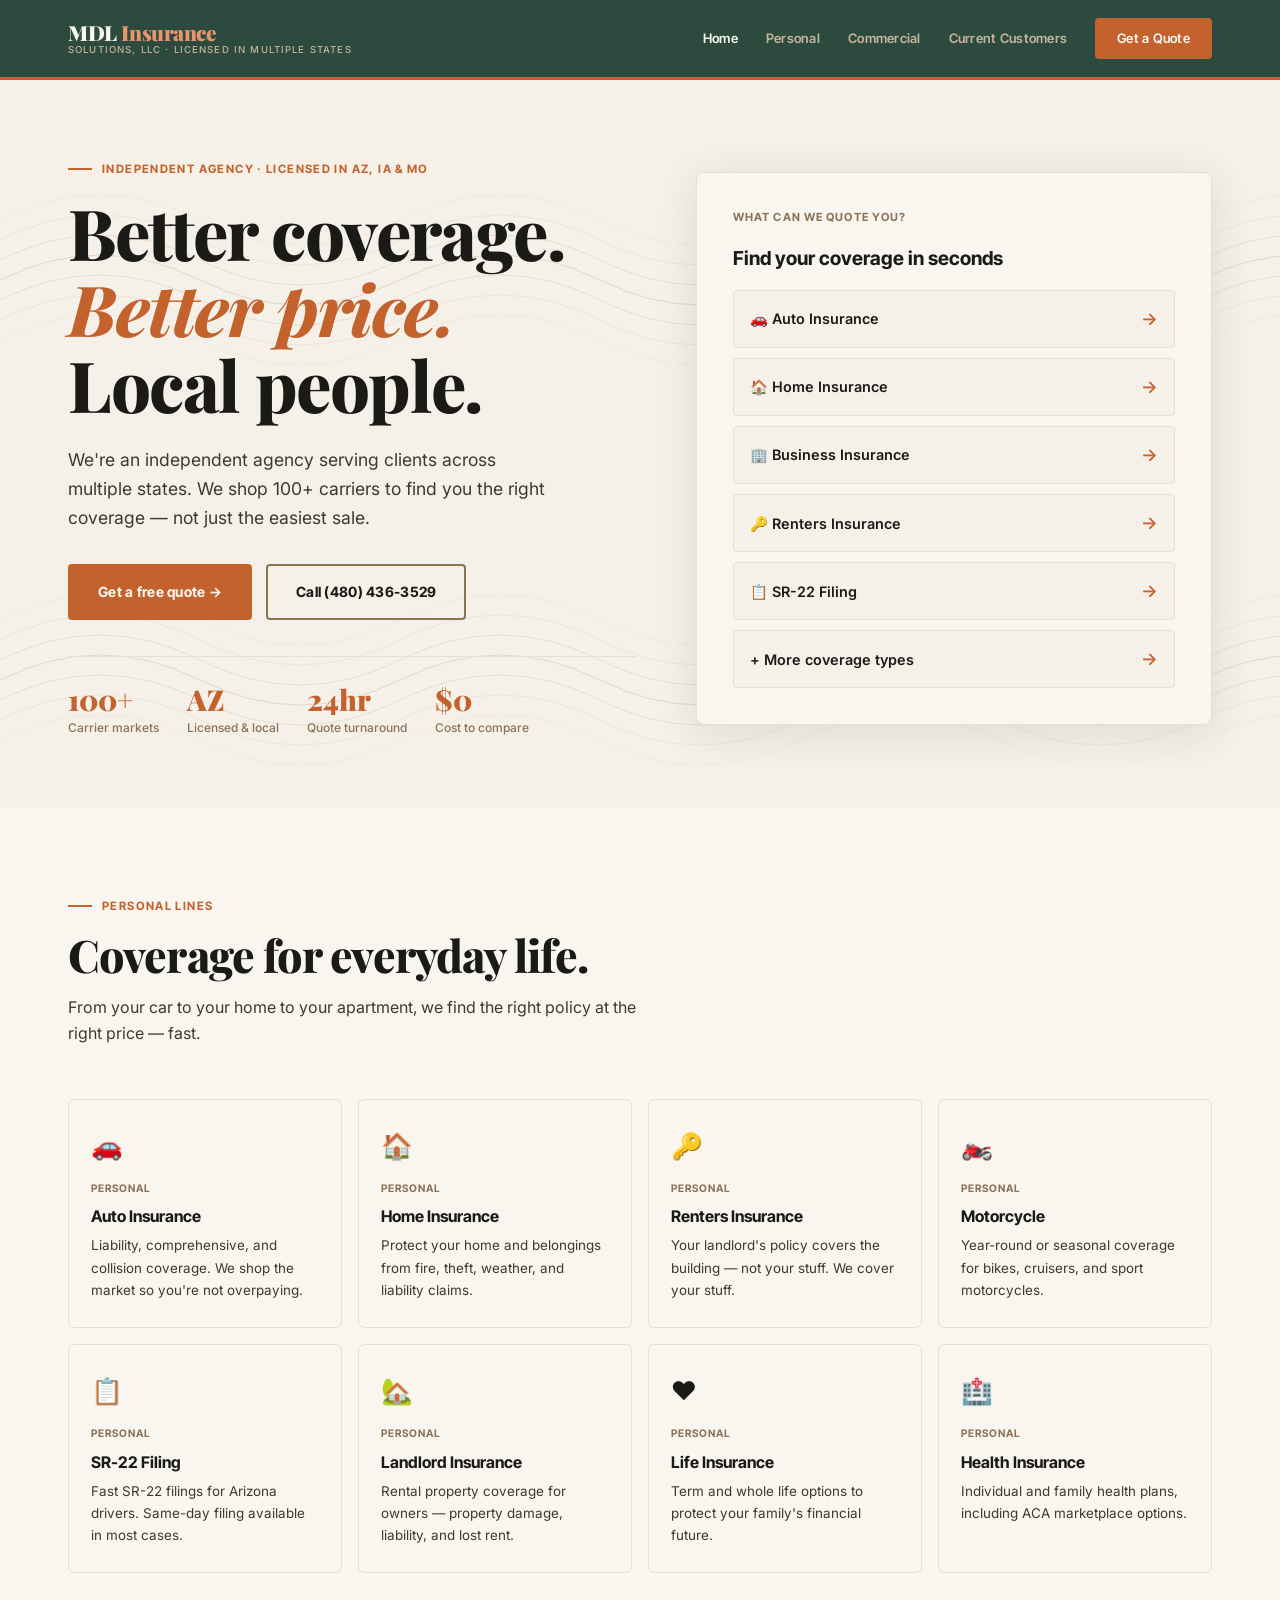
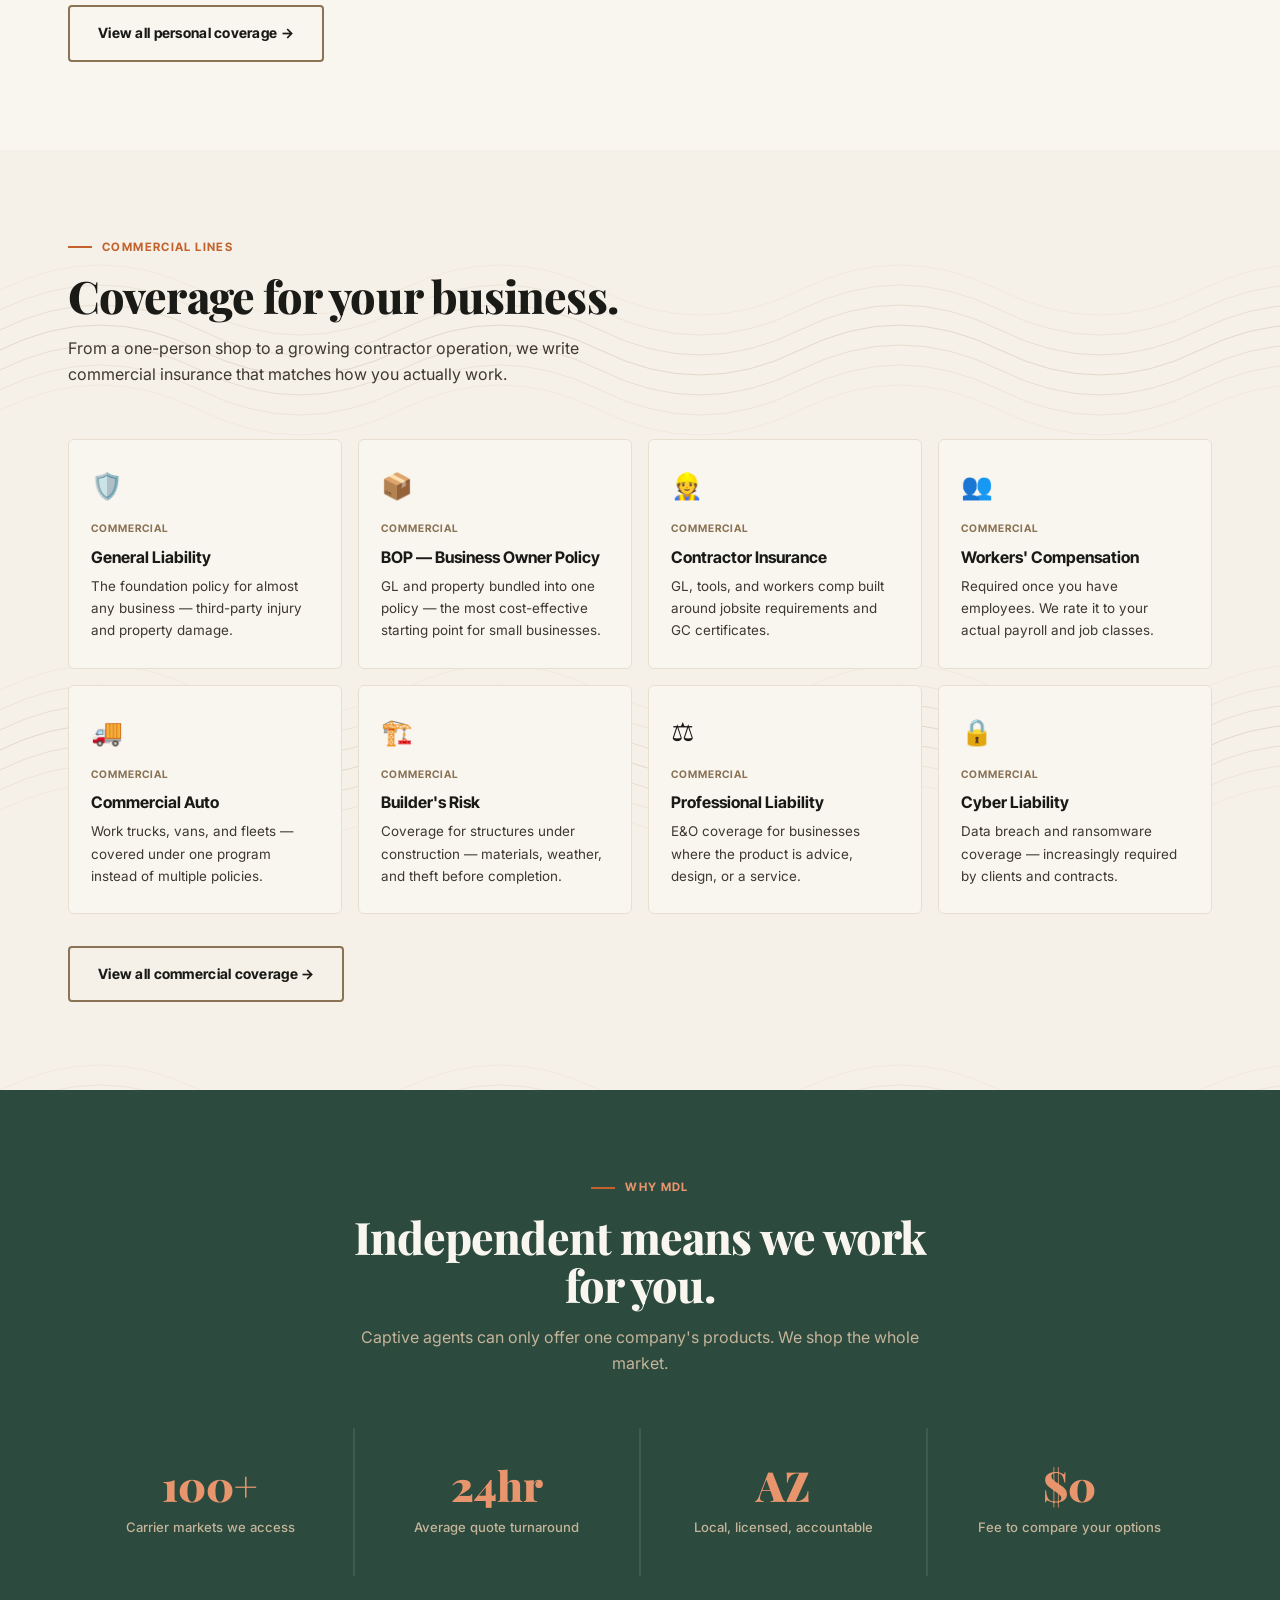
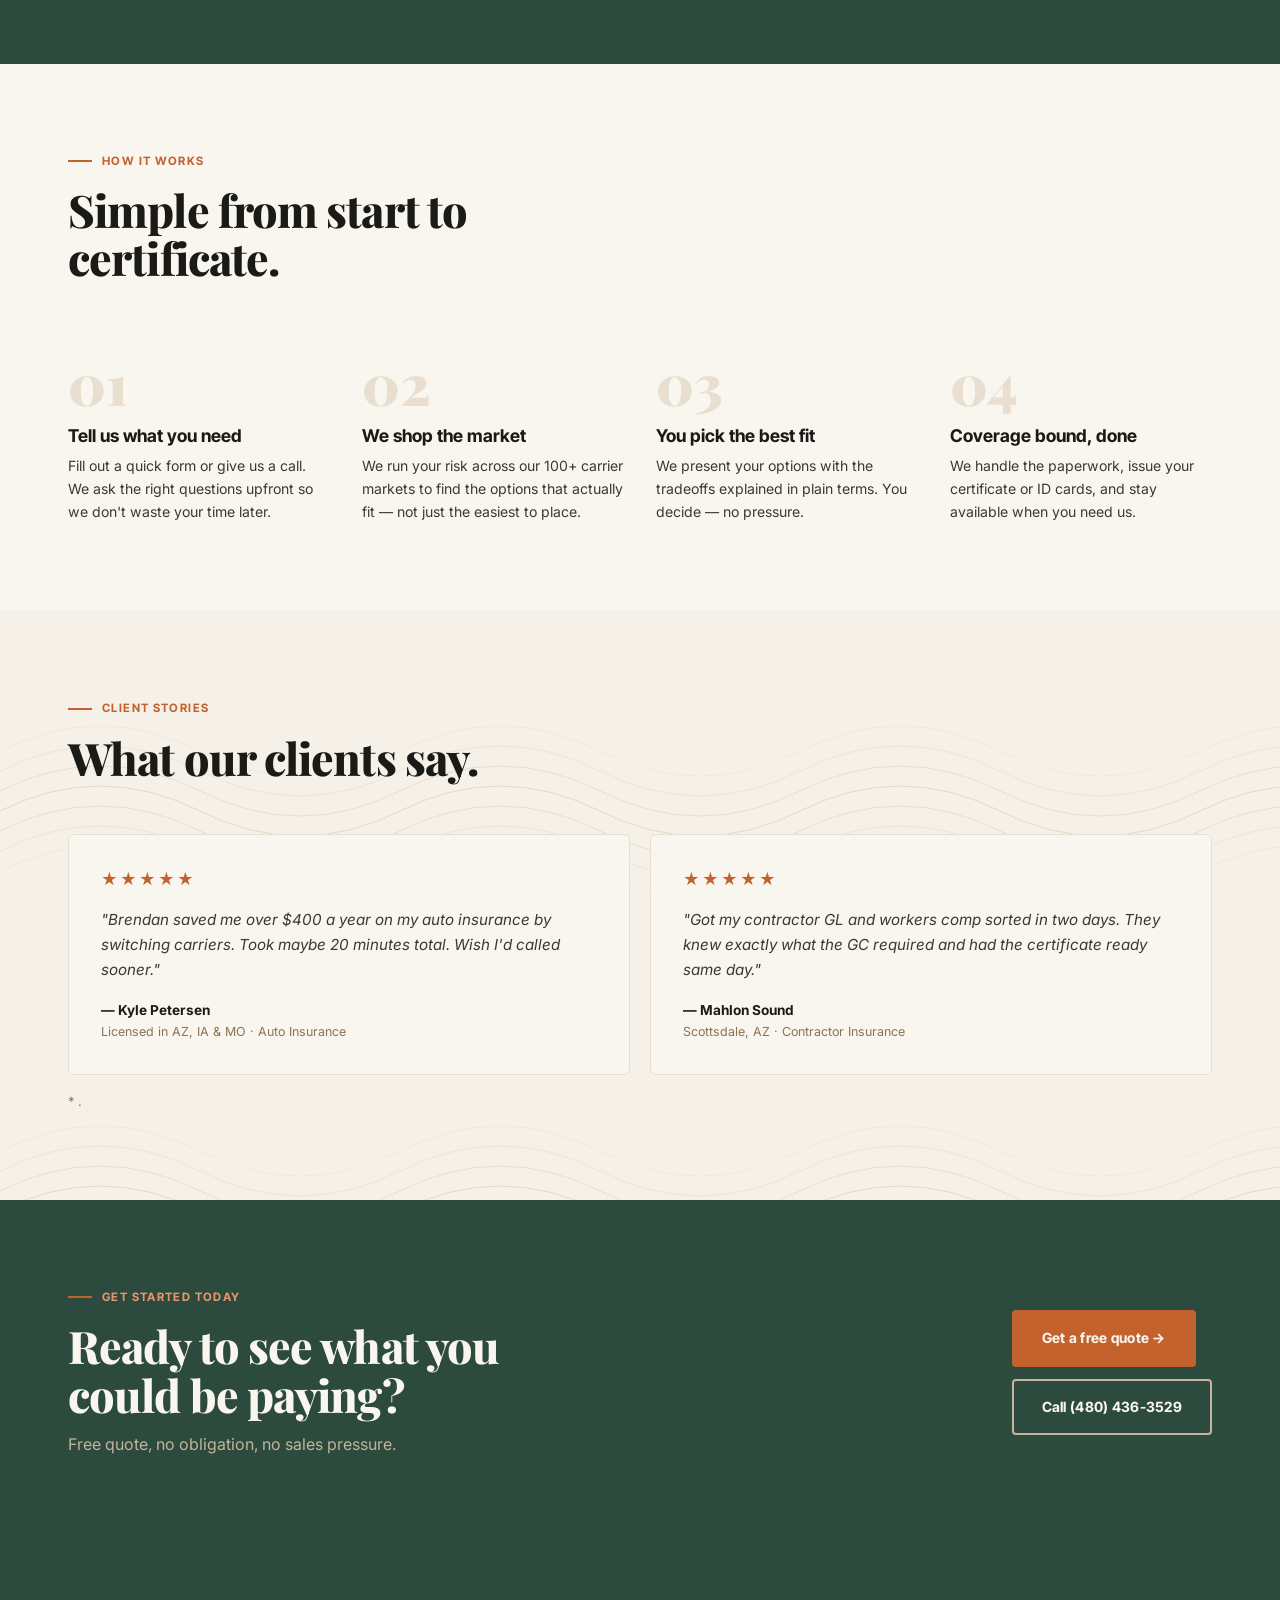
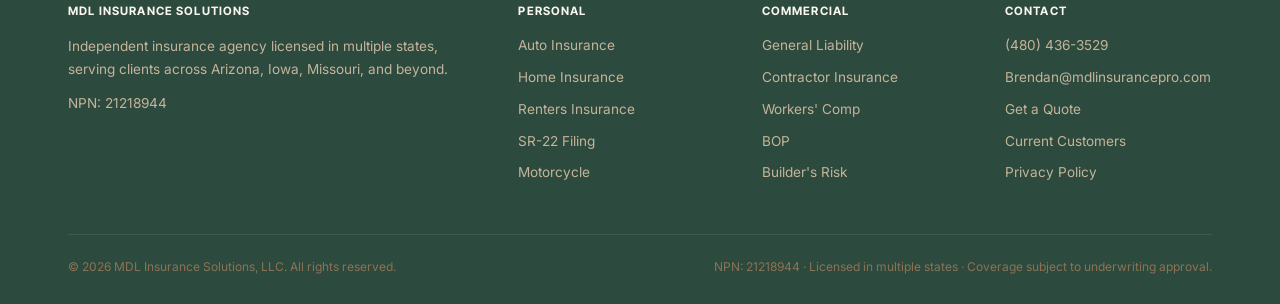
==== index.html @ fd169631 "Update index.html" ====
<!DOCTYPE html>
<html lang="en">
<head>
<meta charset="UTF-8">
<meta name="viewport" content="width=device-width, initial-scale=1.0">
<title>MDL Insurance Solutions — Home, Auto & Business Insurance in Licensed in AZ, IA &amp; MO</title>
<meta name="description" content="Independent insurance agency serving clients across multiple states. We shop 100+ carriers to find you the best coverage at the right price.">
<link rel="stylesheet" href="styles.css">
</head>
<body>

<header>
  <div class="header-inner">
    <a href="index.html" class="logo">
      MDL <span>Insurance</span>
      <small>Solutions, LLC · Licensed in Multiple States</small>
    </a>
    <nav>
      <a href="index.html" class="active">Home</a>
      <a href="personal.html">Personal</a>
      <a href="commercial.html">Commercial</a>
      <a href="customers.html">Current Customers</a>
      <a href="quote.html" class="nav-cta">Get a Quote</a>
    </nav>
    <button class="mobile-toggle" aria-label="Open menu" aria-expanded="false">≡</button>
  </div>
  <div class="mobile-nav" id="mobile-nav">
    <a href="index.html" class="active">Home</a>
    <a href="personal.html">Personal</a>
    <a href="commercial.html">Commercial</a>
    <a href="customers.html">Current Customers</a>
    <a href="quote.html" class="nav-cta">Get a Quote</a>
  </div>
</header>

<section class="hero topo-bg">
  <div class="wrap">
    <div class="hero-inner">
      <div>
        <div class="label">Independent Agency · Licensed in AZ, IA &amp; MO</div>
        <h1>Better coverage.<br><em>Better price.</em><br>Local people.</h1>
        <p>We're an independent agency serving clients across multiple states. We shop 100+ carriers to find you the right coverage — not just the easiest sale.</p>
        <div class="hero-actions">
          <a href="quote.html" class="btn btn-primary">Get a free quote →</a>
          <a href="tel:+14804363529" class="btn btn-ghost">Call (480) 436-3529</a>
        </div>
        <div class="hero-trust">
          <div class="trust-item">
            <span class="trust-num">100+</span>
            <span class="trust-label">Carrier markets</span>
          </div>
          <div class="trust-item">
            <span class="trust-num">AZ</span>
            <span class="trust-label">Licensed & local</span>
          </div>
          <div class="trust-item">
            <span class="trust-num">24hr</span>
            <span class="trust-label">Quote turnaround</span>
          </div>
          <div class="trust-item">
            <span class="trust-num">$0</span>
            <span class="trust-label">Cost to compare</span>
          </div>
        </div>
      </div>

      <div class="hero-card">
        <div class="hero-card-label">What can we quote you?</div>
        <h3>Find your coverage in seconds</h3>
        <div class="quick-links">
          <a href="quote.html?type=auto" class="quick-link">🚗 Auto Insurance <span>→</span></a>
          <a href="quote.html?type=home" class="quick-link">🏠 Home Insurance <span>→</span></a>
          <a href="quote.html?type=business" class="quick-link">🏢 Business Insurance <span>→</span></a>
          <a href="quote.html?type=renters" class="quick-link">🔑 Renters Insurance <span>→</span></a>
          <a href="quote.html?type=sr22" class="quick-link">📋 SR-22 Filing <span>→</span></a>
          <a href="quote.html" class="quick-link">+ More coverage types <span>→</span></a>
        </div>
      </div>
    </div>
  </div>
</section>

<section class="paper-bg">
  <div class="wrap">
    <div class="section-head">
      <div class="label">Personal Lines</div>
      <h2>Coverage for everyday life.</h2>
      <p>From your car to your home to your apartment, we find the right policy at the right price — fast.</p>
    </div>
    <div class="policy-grid">
      <div class="policy-card">
        <div class="policy-icon">🚗</div>
        <div class="policy-type">Personal</div>
        <h3>Auto Insurance</h3>
        <p>Liability, comprehensive, and collision coverage. We shop the market so you're not overpaying.</p>
      </div>
      <div class="policy-card">
        <div class="policy-icon">🏠</div>
        <div class="policy-type">Personal</div>
        <h3>Home Insurance</h3>
        <p>Protect your home and belongings from fire, theft, weather, and liability claims.</p>
      </div>
      <div class="policy-card">
        <div class="policy-icon">🔑</div>
        <div class="policy-type">Personal</div>
        <h3>Renters Insurance</h3>
        <p>Your landlord's policy covers the building — not your stuff. We cover your stuff.</p>
      </div>
      <div class="policy-card">
        <div class="policy-icon">🏍️</div>
        <div class="policy-type">Personal</div>
        <h3>Motorcycle</h3>
        <p>Year-round or seasonal coverage for bikes, cruisers, and sport motorcycles.</p>
      </div>
      <div class="policy-card">
        <div class="policy-icon">📋</div>
        <div class="policy-type">Personal</div>
        <h3>SR-22 Filing</h3>
        <p>Fast SR-22 filings for Arizona drivers. Same-day filing available in most cases.</p>
      </div>
      <div class="policy-card">
        <div class="policy-icon">🏡</div>
        <div class="policy-type">Personal</div>
        <h3>Landlord Insurance</h3>
        <p>Rental property coverage for owners — property damage, liability, and lost rent.</p>
      </div>
      <div class="policy-card">
        <div class="policy-icon">❤️</div>
        <div class="policy-type">Personal</div>
        <h3>Life Insurance</h3>
        <p>Term and whole life options to protect your family's financial future.</p>
      </div>
      <div class="policy-card">
        <div class="policy-icon">🏥</div>
        <div class="policy-type">Personal</div>
        <h3>Health Insurance</h3>
        <p>Individual and family health plans, including ACA marketplace options.</p>
      </div>
    </div>
    <div style="margin-top:32px;">
      <a href="personal.html" class="btn btn-ghost">View all personal coverage →</a>
    </div>
  </div>
</section>

<section class="topo-bg">
  <div class="wrap">
    <div class="section-head">
      <div class="label">Commercial Lines</div>
      <h2>Coverage for your business.</h2>
      <p>From a one-person shop to a growing contractor operation, we write commercial insurance that matches how you actually work.</p>
    </div>
    <div class="policy-grid">
      <div class="policy-card">
        <div class="policy-icon">🛡️</div>
        <div class="policy-type">Commercial</div>
        <h3>General Liability</h3>
        <p>The foundation policy for almost any business — third-party injury and property damage.</p>
      </div>
      <div class="policy-card">
        <div class="policy-icon">📦</div>
        <div class="policy-type">Commercial</div>
        <h3>BOP — Business Owner Policy</h3>
        <p>GL and property bundled into one policy — the most cost-effective starting point for small businesses.</p>
      </div>
      <div class="policy-card">
        <div class="policy-icon">👷</div>
        <div class="policy-type">Commercial</div>
        <h3>Contractor Insurance</h3>
        <p>GL, tools, and workers comp built around jobsite requirements and GC certificates.</p>
      </div>
      <div class="policy-card">
        <div class="policy-icon">👥</div>
        <div class="policy-type">Commercial</div>
        <h3>Workers' Compensation</h3>
        <p>Required once you have employees. We rate it to your actual payroll and job classes.</p>
      </div>
      <div class="policy-card">
        <div class="policy-icon">🚚</div>
        <div class="policy-type">Commercial</div>
        <h3>Commercial Auto</h3>
        <p>Work trucks, vans, and fleets — covered under one program instead of multiple policies.</p>
      </div>
      <div class="policy-card">
        <div class="policy-icon">🏗️</div>
        <div class="policy-type">Commercial</div>
        <h3>Builder's Risk</h3>
        <p>Coverage for structures under construction — materials, weather, and theft before completion.</p>
      </div>
      <div class="policy-card">
        <div class="policy-icon">⚖️</div>
        <div class="policy-type">Commercial</div>
        <h3>Professional Liability</h3>
        <p>E&O coverage for businesses where the product is advice, design, or a service.</p>
      </div>
      <div class="policy-card">
        <div class="policy-icon">🔒</div>
        <div class="policy-type">Commercial</div>
        <h3>Cyber Liability</h3>
        <p>Data breach and ransomware coverage — increasingly required by clients and contracts.</p>
      </div>
    </div>
    <div style="margin-top:32px;">
      <a href="commercial.html" class="btn btn-ghost">View all commercial coverage →</a>
    </div>
  </div>
</section>

<section class="sage-bg">
  <div class="wrap">
    <div class="section-head center" style="color:var(--paper);">
      <div class="label" style="color:var(--terracotta-light); justify-content:center;">Why MDL</div>
      <h2>Independent means we work for you.</h2>
      <p>Captive agents can only offer one company's products. We shop the whole market.</p>
    </div>
    <div class="stats-row">
      <div class="stat-cell">
        <span class="num">100+</span>
        <span class="lbl">Carrier markets we access</span>
      </div>
      <div class="stat-cell">
        <span class="num">24hr</span>
        <span class="lbl">Average quote turnaround</span>
      </div>
      <div class="stat-cell">
        <span class="num">AZ</span>
        <span class="lbl">Local, licensed, accountable</span>
      </div>
      <div class="stat-cell">
        <span class="num">$0</span>
        <span class="lbl">Fee to compare your options</span>
      </div>
    </div>
  </div>
</section>

<section class="paper-bg">
  <div class="wrap">
    <div class="section-head">
      <div class="label">How it works</div>
      <h2>Simple from start to certificate.</h2>
    </div>
    <div class="process-grid">
      <div class="process-step-card">
        <div class="step-num">01</div>
        <h3>Tell us what you need</h3>
        <p>Fill out a quick form or give us a call. We ask the right questions upfront so we don't waste your time later.</p>
      </div>
      <div class="process-step-card">
        <div class="step-num">02</div>
        <h3>We shop the market</h3>
        <p>We run your risk across our 100+ carrier markets to find the options that actually fit — not just the easiest to place.</p>
      </div>
      <div class="process-step-card">
        <div class="step-num">03</div>
        <h3>You pick the best fit</h3>
        <p>We present your options with the tradeoffs explained in plain terms. You decide — no pressure.</p>
      </div>
      <div class="process-step-card">
        <div class="step-num">04</div>
        <h3>Coverage bound, done</h3>
        <p>We handle the paperwork, issue your certificate or ID cards, and stay available when you need us.</p>
      </div>
    </div>
  </div>
</section>

<section class="topo-bg">
  <div class="wrap">
    <div class="section-head">
      <div class="label">Client stories</div>
      <h2>What our clients say.</h2>
    </div>
    <div class="testimonial-grid">
      <div class="testimonial">
        <div class="testimonial-stars">★★★★★</div>
        <p>"Brendan saved me over $400 a year on my auto insurance by switching carriers. Took maybe 20 minutes total. Wish I'd called sooner."</p>
        <div class="testimonial-author">— Kyle Petersen </div>
        <div class="testimonial-location">Licensed in AZ, IA &amp; MO · Auto Insurance</div>
      </div>
      <div class="testimonial">
        <div class="testimonial-stars">★★★★★</div>
        <p>"Got my contractor GL and workers comp sorted in two days. They knew exactly what the GC required and had the certificate ready same day."</p>
        <div class="testimonial-author">— Mahlon Sound </div>
        <div class="testimonial-location">Scottsdale, AZ · Contractor Insurance</div>
      </div>
    </div>
    <p style="font-size:0.8rem; color:var(--taupe); margin-top:16px;">* .</p>
  </div>
</section>

<section class="sage-bg" id="quote-cta">
  <div class="wrap">
    <div class="flex-between">
      <div>
        <div class="label" style="color:var(--terracotta-light);">Get started today</div>
        <h2 style="max-width:500px; color:var(--paper);">Ready to see what you could be paying?</h2>
        <p style="margin-top:12px;">Free quote, no obligation, no sales pressure.</p>
      </div>
      <div style="display:flex; flex-direction:column; gap:12px; align-items:flex-start;">
        <a href="quote.html" class="btn btn-primary">Get a free quote →</a>
        <a href="tel:+14804363529" class="btn btn-ghost-light">Call (480) 436-3529</a>
      </div>
    </div>
  </div>
</section>

<footer>
  <div class="wrap">
    <div class="footer-grid">
      <div class="footer-col">
        <h4>MDL Insurance Solutions</h4>
        <p>Independent insurance agency licensed in multiple states, serving clients across Arizona, Iowa, Missouri, and beyond.</p>
        <p style="margin-top:12px;">NPN: 21218944</p>
      </div>
      <div class="footer-col">
        <h4>Personal</h4>
        <a href="personal.html">Auto Insurance</a>
        <a href="personal.html">Home Insurance</a>
        <a href="personal.html">Renters Insurance</a>
        <a href="personal.html">SR-22 Filing</a>
        <a href="personal.html">Motorcycle</a>
      </div>
      <div class="footer-col">
        <h4>Commercial</h4>
        <a href="commercial.html">General Liability</a>
        <a href="commercial.html">Contractor Insurance</a>
        <a href="commercial.html">Workers' Comp</a>
        <a href="commercial.html">BOP</a>
        <a href="commercial.html">Builder's Risk</a>
      </div>
      <div class="footer-col">
        <h4>Contact</h4>
        <a href="tel:+14804363529">(480) 436-3529</a>
        <a href="mailto:Brendan@mdlinsurancepro.com">Brendan@mdlinsurancepro.com</a>
        <a href="quote.html">Get a Quote</a>
        <a href="customers.html">Current Customers</a>
        <a href="privacy.html">Privacy Policy</a>
      </div>
    </div>
    <div class="footer-bottom">
      <span>© 2026 MDL Insurance Solutions, LLC. All rights reserved.</span>
      <span>NPN: 21218944 · Licensed in multiple states · Coverage subject to underwriting approval.</span>
    </div>
  </div>
</footer>

<script>
(function() {
  var toggle = document.querySelector('.mobile-toggle');
  var menu = document.getElementById('mobile-nav');
  if (!toggle || !menu) return;
  toggle.addEventListener('click', function() {
    var isOpen = menu.classList.toggle('open');
    toggle.setAttribute('aria-expanded', isOpen ? 'true' : 'false');
    toggle.textContent = isOpen ? '×' : '≡';
  });
})();
</script>

</body>
</html>
---- styles.css ----
/* ============================================
   FOUNDATION — MDL INSURANCE SOLUTIONS
   Desert Modern: Adobe terracotta, saguaro sage,
   warm sandstone, Southwest topographic motifs.
   Humanist serif display + clean sans body.
   ============================================ */

@import url('https://fonts.googleapis.com/css2?family=Playfair+Display:wght@700;800;900&family=Inter:wght@400;500;600;700&family=Inter+Tight:wght@600;700&display=swap');

:root {
  /* Color tokens */
  --terracotta:       #C4622D;
  --terracotta-dark:  #A34E22;
  --terracotta-light: #E8956D;
  --sage:             #2D4A3E;
  --sage-soft:        #3D5C4F;
  --sage-pale:        #EBF0ED;
  --sand:             #F5F0E8;
  --sand-dark:        #E8DFD0;
  --taupe:            #8B7355;
  --taupe-light:      #C4B49A;
  --paper:            #F9F6F0;
  --ink:              #1A1A17;
  --ink-soft:         #3D3830;

  /* Type */
  --font-display: 'Playfair Display', Georgia, serif;
  --font-body: 'Inter', system-ui, sans-serif;
  --font-tight: 'Inter Tight', 'Inter', sans-serif;

  /* Layout */
  --maxw: 1200px;
  --radius: 4px;
}

* { margin: 0; padding: 0; box-sizing: border-box; }
html { scroll-behavior: smooth; }

body {
  font-family: var(--font-body);
  color: var(--ink);
  background: var(--sand);
  line-height: 1.6;
  -webkit-font-smoothing: antialiased;
}

a { color: inherit; text-decoration: none; }
img, svg { display: block; max-width: 100%; }

.wrap {
  max-width: var(--maxw);
  margin: 0 auto;
  padding: 0 28px;
}

h1, h2 {
  font-family: var(--font-display);
  font-weight: 800;
  line-height: 1.08;
  letter-spacing: -0.02em;
}
h3, h4 {
  font-family: var(--font-tight);
  font-weight: 700;
  line-height: 1.2;
}

h1 { font-size: clamp(2.6rem, 5.5vw, 4.8rem); }
h2 { font-size: clamp(1.9rem, 3.5vw, 3rem); }
h3 { font-size: 1.1rem; }

p { font-size: 1rem; color: var(--ink-soft); line-height: 1.65; }

.label {
  font-family: var(--font-tight);
  font-size: 0.72rem;
  font-weight: 700;
  letter-spacing: 0.12em;
  text-transform: uppercase;
  color: var(--terracotta);
  display: flex;
  align-items: center;
  gap: 10px;
  margin-bottom: 16px;
}
.label::before {
  content: '';
  width: 24px;
  height: 2px;
  background: var(--terracotta);
  display: inline-block;
}

/* Topographic texture — subtle SVG background for sections */
.topo-bg {
  background-color: var(--sand);
  background-image: url("data:image/svg+xml,%3Csvg xmlns='http://www.w3.org/2000/svg' width='400' height='400'%3E%3Cpath d='M0 200 Q100 150 200 200 Q300 250 400 200' fill='none' stroke='%23C4B49A' stroke-width='1' opacity='0.4'/%3E%3Cpath d='M0 220 Q100 170 200 220 Q300 270 400 220' fill='none' stroke='%23C4B49A' stroke-width='1' opacity='0.3'/%3E%3Cpath d='M0 180 Q100 130 200 180 Q300 230 400 180' fill='none' stroke='%23C4B49A' stroke-width='1' opacity='0.3'/%3E%3Cpath d='M0 240 Q100 190 200 240 Q300 290 400 240' fill='none' stroke='%23C4B49A' stroke-width='0.8' opacity='0.25'/%3E%3Cpath d='M0 160 Q100 110 200 160 Q300 210 400 160' fill='none' stroke='%23C4B49A' stroke-width='0.8' opacity='0.25'/%3E%3Cpath d='M0 260 Q100 210 200 260 Q300 310 400 260' fill='none' stroke='%23C4B49A' stroke-width='0.6' opacity='0.2'/%3E%3Cpath d='M0 140 Q100 90 200 140 Q300 190 400 140' fill='none' stroke='%23C4B49A' stroke-width='0.6' opacity='0.2'/%3E%3C/svg%3E");
  background-size: 400px 400px;
}

.sage-bg {
  background: var(--sage);
  color: var(--paper);
}
.sage-bg p { color: var(--taupe-light); }
.sage-bg h1, .sage-bg h2, .sage-bg h3 { color: var(--paper); }

.paper-bg { background: var(--paper); }
.sand-dark-bg { background: var(--sand-dark); }

/* ============== HEADER ============== */
header {
  position: sticky; top: 0; z-index: 50;
  background: var(--sage);
  border-bottom: 3px solid var(--terracotta);
}
.header-inner {
  display: flex; align-items: center; justify-content: space-between;
  padding: 18px 28px;
  max-width: var(--maxw); margin: 0 auto;
}
.logo {
  font-family: var(--font-display);
  font-weight: 900;
  font-size: 1.3rem;
  color: var(--paper);
  letter-spacing: -0.02em;
  line-height: 1;
}
.logo span { color: var(--terracotta-light); }
.logo small {
  display: block;
  font-family: var(--font-body);
  font-size: 0.6rem;
  font-weight: 500;
  letter-spacing: 0.12em;
  text-transform: uppercase;
  color: var(--taupe-light);
  margin-top: 2px;
}
nav { display: flex; align-items: center; gap: 28px; }
nav a {
  font-family: var(--font-tight);
  font-size: 0.82rem;
  font-weight: 600;
  letter-spacing: 0.02em;
  color: var(--taupe-light);
  transition: color 0.15s;
}
nav a:hover, nav a.active { color: var(--paper); }
.nav-cta {
  background: var(--terracotta);
  color: var(--paper) !important;
  padding: 10px 22px;
  border-radius: var(--radius);
  transition: background 0.15s !important;
}
.nav-cta:hover { background: var(--terracotta-dark) !important; }
.mobile-toggle { display: none; background: none; border: none; color: var(--paper); font-size: 1.6rem; cursor: pointer; line-height: 1; padding: 4px 8px; }

/* Mobile nav */
.mobile-nav {
  display: none;
  flex-direction: column;
  background: var(--sage);
  border-top: 1px solid var(--sage-soft);
}
.mobile-nav.open { display: flex; }
.mobile-nav a {
  font-family: var(--font-tight);
  font-size: 0.88rem;
  font-weight: 600;
  color: var(--taupe-light);
  padding: 16px 28px;
  border-bottom: 1px solid var(--sage-soft);
}
.mobile-nav a.nav-cta {
  background: var(--terracotta);
  color: var(--paper);
}
.mobile-nav a:hover, .mobile-nav a.active { color: var(--paper); }

/* ============== BUTTONS ============== */
.btn {
  display: inline-flex; align-items: center; gap: 10px;
  font-family: var(--font-tight);
  font-weight: 700;
  font-size: 0.88rem;
  letter-spacing: 0.02em;
  padding: 15px 28px;
  border-radius: var(--radius);
  border: 2px solid transparent;
  cursor: pointer;
  transition: all 0.15s ease;
}
.btn-primary {
  background: var(--terracotta);
  color: var(--paper);
  border-color: var(--terracotta);
}
.btn-primary:hover { background: var(--terracotta-dark); border-color: var(--terracotta-dark); transform: translateY(-1px); box-shadow: 0 4px 16px rgba(196,98,45,0.3); }
.btn-ghost {
  background: transparent;
  border-color: var(--taupe);
  color: var(--ink);
}
.btn-ghost:hover { border-color: var(--sage); color: var(--sage); transform: translateY(-1px); }
.btn-ghost-light {
  background: transparent;
  border-color: var(--taupe-light);
  color: var(--paper);
}
.btn-ghost-light:hover { border-color: var(--paper); transform: translateY(-1px); }

/* ============== HERO ============== */
.hero {
  padding: 80px 0 72px;
  position: relative;
  overflow: hidden;
}
.hero-inner {
  display: grid;
  grid-template-columns: 1.1fr 1fr;
  gap: 60px;
  align-items: center;
}
.hero h1 { margin-bottom: 22px; }
.hero h1 em { font-style: italic; color: var(--terracotta); }
.hero p { font-size: 1.1rem; max-width: 480px; margin-bottom: 32px; }
.hero-actions { display: flex; gap: 14px; flex-wrap: wrap; }
.hero-trust {
  display: flex;
  gap: 28px;
  margin-top: 36px;
  padding-top: 28px;
  border-top: 1px solid var(--sand-dark);
  flex-wrap: wrap;
}
.trust-item {
  display: flex;
  flex-direction: column;
}
.trust-num {
  font-family: var(--font-display);
  font-size: 1.8rem;
  font-weight: 900;
  color: var(--terracotta);
  line-height: 1;
}
.trust-label {
  font-size: 0.75rem;
  color: var(--taupe);
  margin-top: 4px;
  font-weight: 500;
}
.hero-card {
  background: var(--paper);
  border-radius: 8px;
  padding: 36px;
  box-shadow: 0 8px 40px rgba(45,74,62,0.12);
  border: 1px solid var(--sand-dark);
}
.hero-card-label {
  font-family: var(--font-tight);
  font-size: 0.7rem;
  font-weight: 700;
  letter-spacing: 0.1em;
  text-transform: uppercase;
  color: var(--taupe);
  margin-bottom: 20px;
}
.hero-card h3 { font-size: 1.2rem; margin-bottom: 20px; }
.quick-links { display: flex; flex-direction: column; gap: 10px; }
.quick-link {
  display: flex; align-items: center; justify-content: space-between;
  padding: 14px 16px;
  background: var(--sand);
  border-radius: var(--radius);
  border: 1px solid var(--sand-dark);
  font-weight: 600;
  font-size: 0.9rem;
  transition: all 0.15s;
}
.quick-link:hover { background: var(--sage-pale); border-color: var(--sage); color: var(--sage); }
.quick-link span { color: var(--terracotta); font-size: 1.1rem; }

/* ============== SECTIONS ============== */
section { padding: 88px 0; }
.section-head { max-width: 600px; margin-bottom: 52px; }
.section-head.center { margin-left: auto; margin-right: auto; text-align: center; }
.section-head h2 { margin-bottom: 14px; }

/* ============== POLICY CARDS ============== */
.policy-grid {
  display: grid;
  grid-template-columns: repeat(4, 1fr);
  gap: 16px;
}
.policy-card {
  background: var(--paper);
  border: 1px solid var(--sand-dark);
  border-radius: 6px;
  padding: 26px 22px;
  display: flex;
  flex-direction: column;
  transition: all 0.15s;
  position: relative;
  overflow: hidden;
}
.policy-card::before {
  content: '';
  position: absolute;
  top: 0; left: 0; right: 0;
  height: 3px;
  background: var(--terracotta);
  opacity: 0;
  transition: opacity 0.15s;
}
.policy-card:hover { transform: translateY(-3px); box-shadow: 0 8px 28px rgba(45,74,62,0.1); border-color: var(--taupe-light); }
.policy-card:hover::before { opacity: 1; }
.policy-icon {
  font-size: 1.6rem;
  margin-bottom: 14px;
}
.policy-card h3 { margin-bottom: 8px; font-size: 1rem; }
.policy-card p { font-size: 0.84rem; flex-grow: 1; }
.policy-type {
  font-family: var(--font-tight);
  font-size: 0.65rem;
  font-weight: 700;
  letter-spacing: 0.1em;
  text-transform: uppercase;
  color: var(--taupe);
  margin-bottom: 10px;
}

/* ============== STATS ============== */
.stats-row {
  display: grid;
  grid-template-columns: repeat(4, 1fr);
  gap: 2px;
  background: var(--sage-soft);
  border-radius: 8px;
  overflow: hidden;
}
.stat-cell {
  background: var(--sage);
  padding: 36px 28px;
  text-align: center;
}
.stat-cell .num {
  font-family: var(--font-display);
  font-size: 2.6rem;
  font-weight: 900;
  color: var(--terracotta-light);
  display: block;
  line-height: 1;
  margin-bottom: 8px;
}
.stat-cell .lbl {
  font-size: 0.82rem;
  color: var(--taupe-light);
  font-weight: 500;
}

/* ============== PROCESS ============== */
.process-grid {
  display: grid;
  grid-template-columns: repeat(4, 1fr);
  gap: 32px;
}
.process-step-card {
  position: relative;
  padding-top: 20px;
}
.step-num {
  font-family: var(--font-display);
  font-size: 3.5rem;
  font-weight: 900;
  color: var(--sand-dark);
  line-height: 1;
  margin-bottom: 14px;
}
.process-step-card h3 { margin-bottom: 8px; }
.process-step-card p { font-size: 0.88rem; }

/* ============== TESTIMONIALS ============== */
.testimonial-grid { display: grid; grid-template-columns: 1fr 1fr; gap: 20px; }
.testimonial {
  background: var(--paper);
  border-radius: 6px;
  padding: 32px;
  border: 1px solid var(--sand-dark);
}
.testimonial-stars { color: var(--terracotta); font-size: 1rem; margin-bottom: 14px; letter-spacing: 2px; }
.testimonial p { font-size: 0.95rem; color: var(--ink-soft); margin-bottom: 18px; font-style: italic; }
.testimonial-author { font-weight: 700; font-size: 0.85rem; color: var(--ink); }
.testimonial-location { font-size: 0.78rem; color: var(--taupe); }

/* ============== FORM ============== */
.form-panel {
  background: var(--paper);
  border-radius: 8px;
  border: 1px solid var(--sand-dark);
  padding: 44px;
  box-shadow: 0 4px 24px rgba(45,74,62,0.08);
}
.form-grid { display: grid; grid-template-columns: 1fr 1fr; gap: 18px; }
.form-field { display: flex; flex-direction: column; gap: 6px; }
.form-field.full { grid-column: 1 / -1; }
.form-field label {
  font-family: var(--font-tight);
  font-size: 0.72rem;
  font-weight: 700;
  letter-spacing: 0.06em;
  text-transform: uppercase;
  color: var(--taupe);
}
.form-field input,
.form-field select,
.form-field textarea {
  font-family: var(--font-body);
  font-size: 0.95rem;
  padding: 12px 14px;
  border: 1.5px solid var(--sand-dark);
  background: var(--sand);
  color: var(--ink);
  border-radius: var(--radius);
  transition: border-color 0.15s;
}
.form-field input:focus,
.form-field select:focus,
.form-field textarea:focus {
  outline: none;
  border-color: var(--terracotta);
  background: var(--paper);
}
.checkbox-grid { display: grid; grid-template-columns: repeat(3, 1fr); gap: 10px; }
.checkbox-item {
  display: flex; align-items: center; gap: 8px;
  font-size: 0.85rem;
  border: 1.5px solid var(--sand-dark);
  padding: 10px 12px;
  border-radius: var(--radius);
  cursor: pointer;
  transition: all 0.15s;
}
.checkbox-item input { width: 15px; height: 15px; accent-color: var(--terracotta); }
.checkbox-item:hover { border-color: var(--terracotta); background: var(--sage-pale); }

/* ============== FOOTER ============== */
footer { background: var(--sage); color: var(--taupe-light); padding: 60px 0 28px; }
.footer-grid {
  display: grid;
  grid-template-columns: 2fr 1fr 1fr 1fr;
  gap: 36px;
  padding-bottom: 40px;
  border-bottom: 1px solid var(--sage-soft);
}
.footer-col h4 {
  font-family: var(--font-tight);
  font-size: 0.72rem;
  letter-spacing: 0.1em;
  color: var(--paper);
  margin-bottom: 16px;
  text-transform: uppercase;
}
.footer-col a, .footer-col p { display: block; font-size: 0.85rem; color: var(--taupe-light); margin-bottom: 10px; }
.footer-col a:hover { color: var(--terracotta-light); }
.footer-bottom {
  padding-top: 22px;
  display: flex; justify-content: space-between; align-items: center;
  font-size: 0.75rem;
  color: var(--taupe);
  flex-wrap: wrap;
  gap: 10px;
}

/* ============== UTILS ============== */
.flex-between { display: flex; justify-content: space-between; align-items: center; flex-wrap: wrap; gap: 16px; }

/* ============== RESPONSIVE ============== */
@media (max-width: 960px) {
  nav { display: none; }
  .mobile-toggle { display: block; }
  .hero-inner { grid-template-columns: 1fr; }
  .policy-grid { grid-template-columns: repeat(2, 1fr); }
  .stats-row { grid-template-columns: repeat(2, 1fr); }
  .process-grid { grid-template-columns: repeat(2, 1fr); }
  .testimonial-grid { grid-template-columns: 1fr; }
  .footer-grid { grid-template-columns: 1fr 1fr; }
  .form-grid { grid-template-columns: 1fr; }
  .checkbox-grid { grid-template-columns: 1fr 1fr; }
}
@media (max-width: 560px) {
  .policy-grid { grid-template-columns: 1fr; }
  .stats-row { grid-template-columns: 1fr; }
  .process-grid { grid-template-columns: 1fr; }
  .checkbox-grid { grid-template-columns: 1fr; }
  .footer-grid { grid-template-columns: 1fr; }
  .hero-trust { gap: 20px; }
}
@media (prefers-reduced-motion: reduce) { * { transition: none !important; } }
:focus-visible { outline: 3px solid var(--terracotta); outline-offset: 2px; }
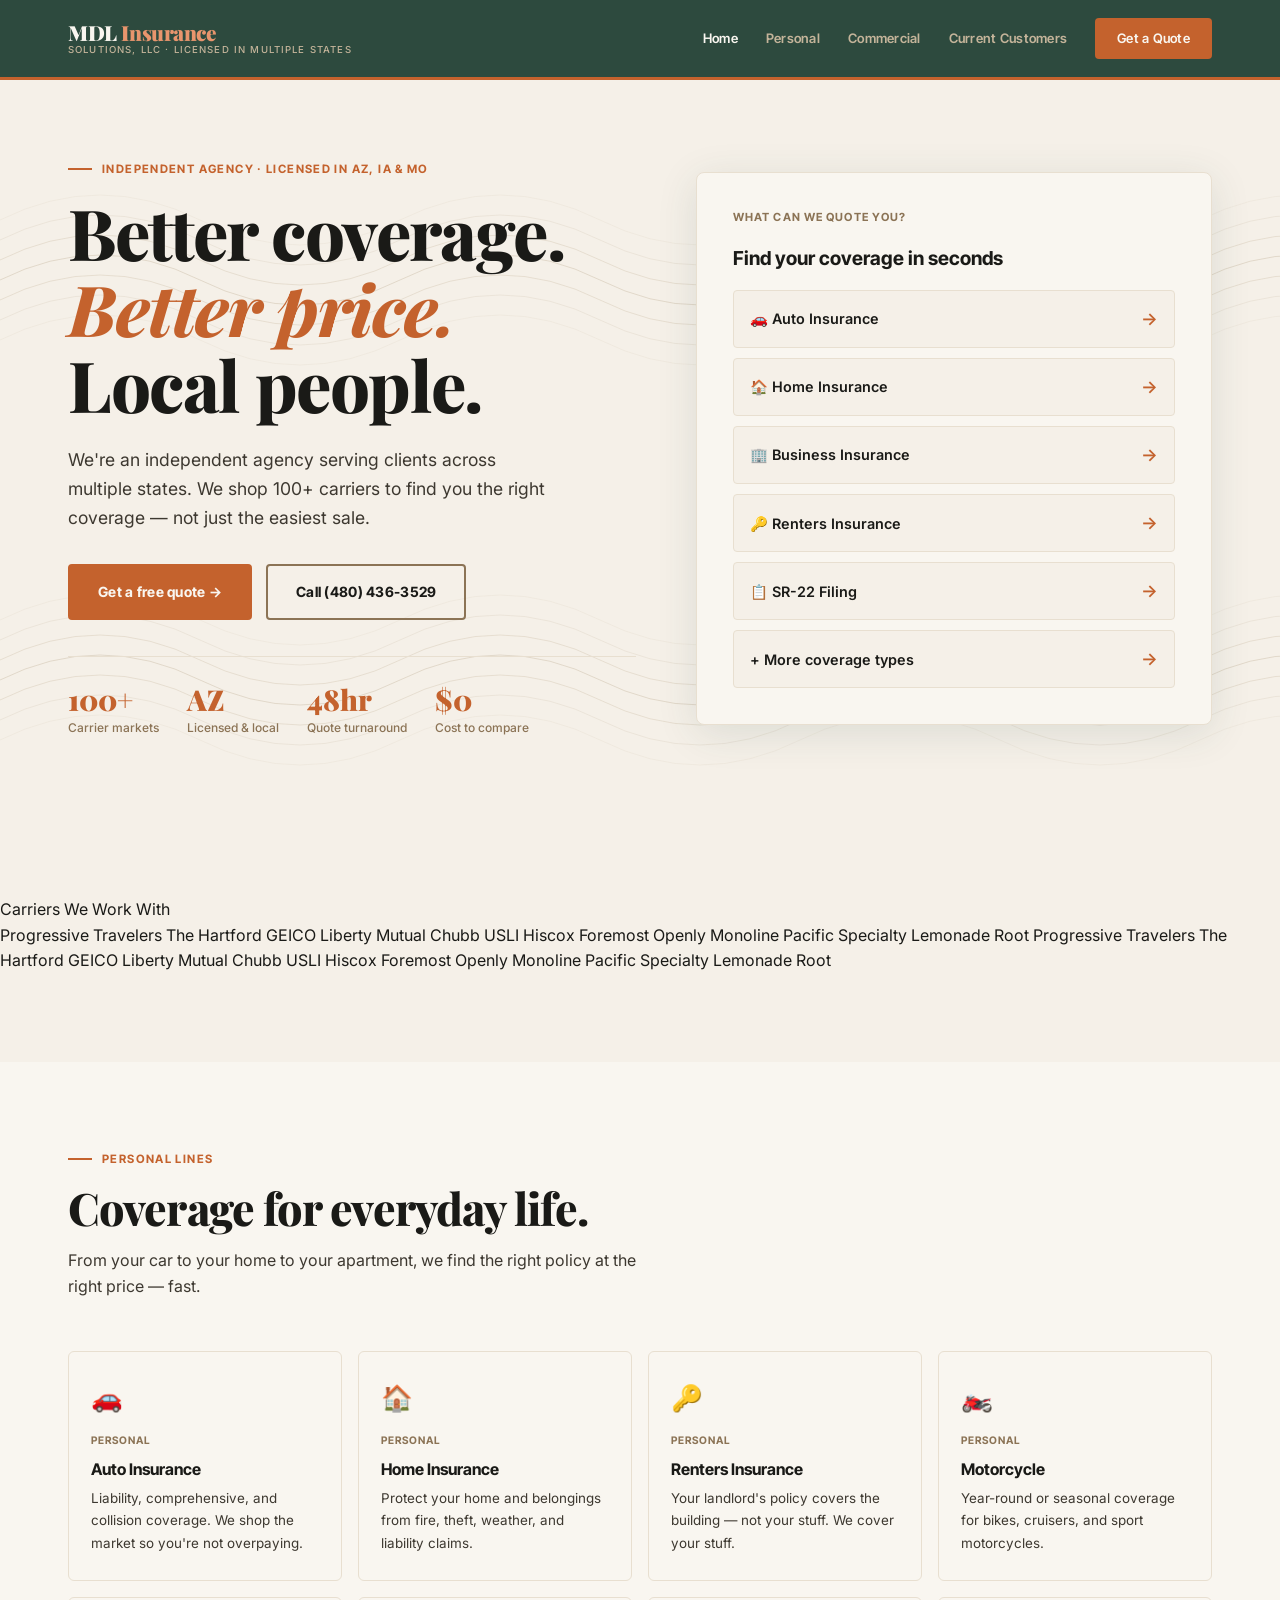
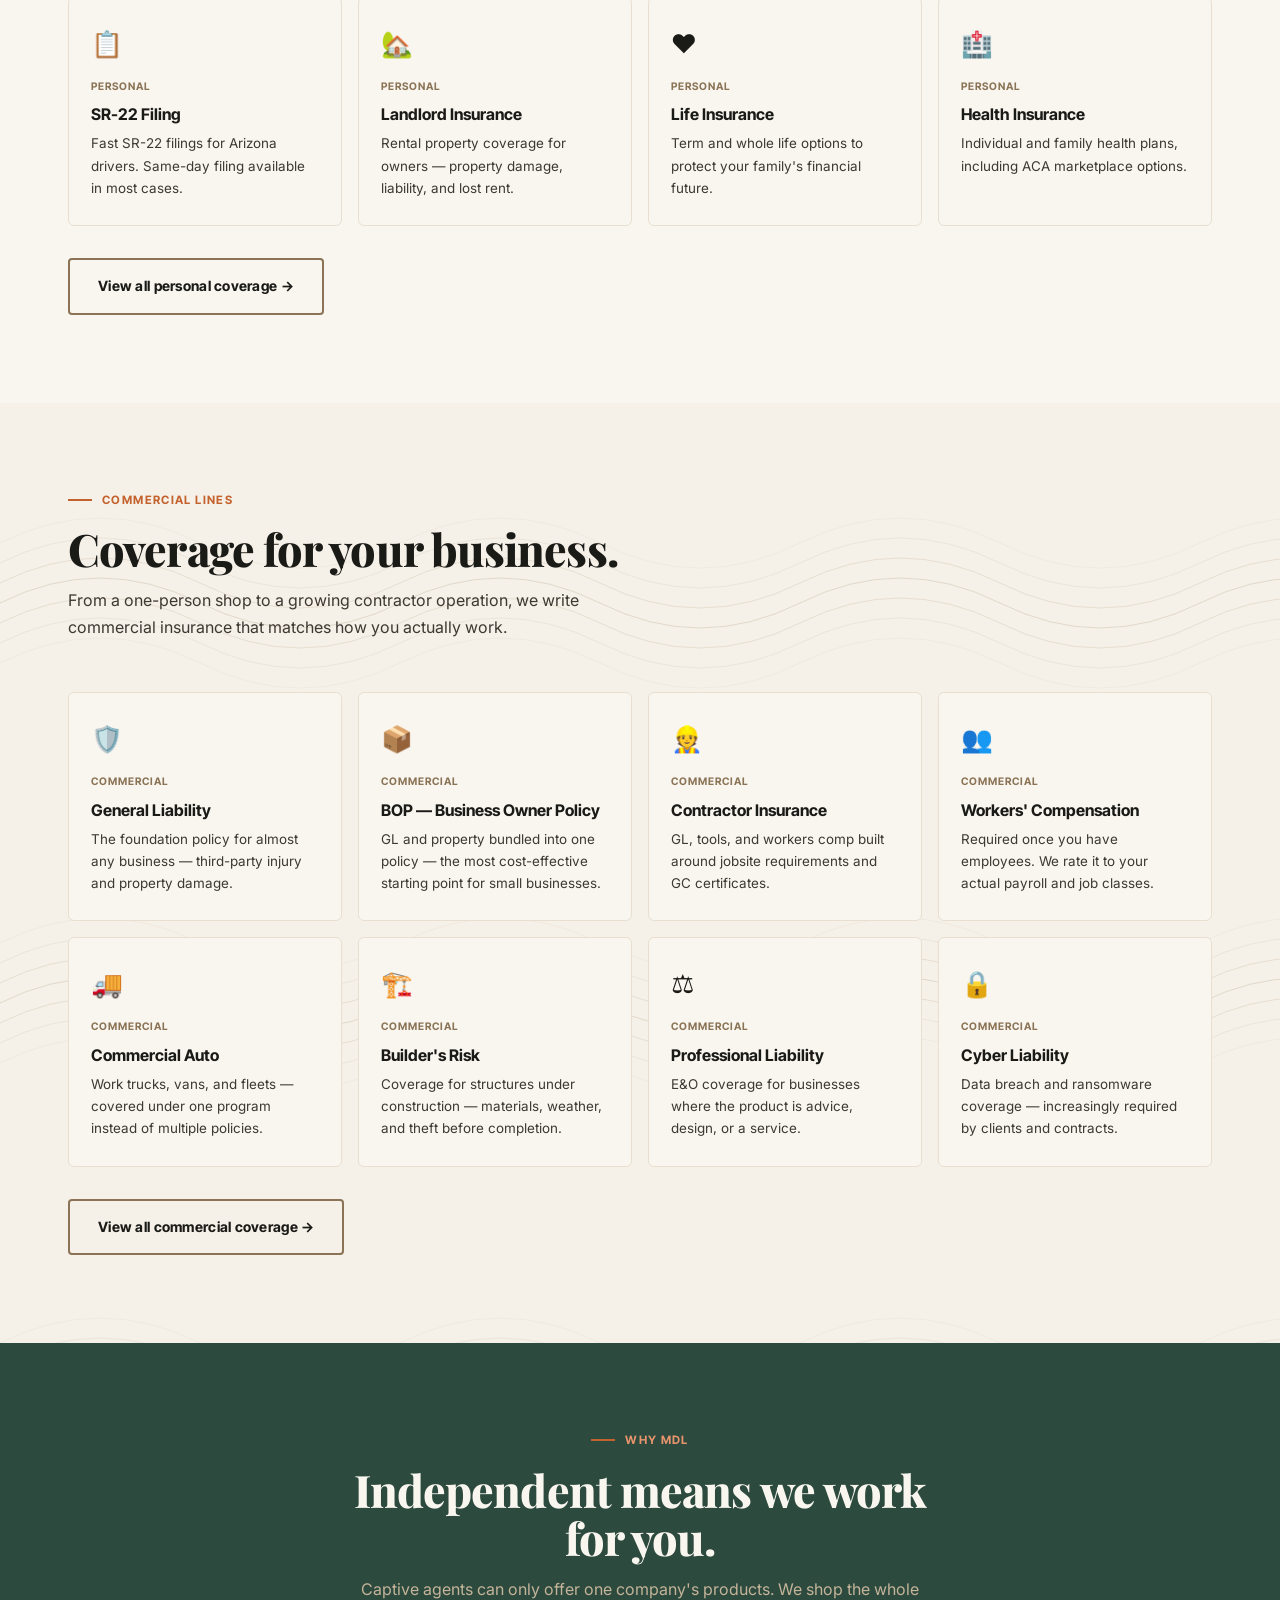
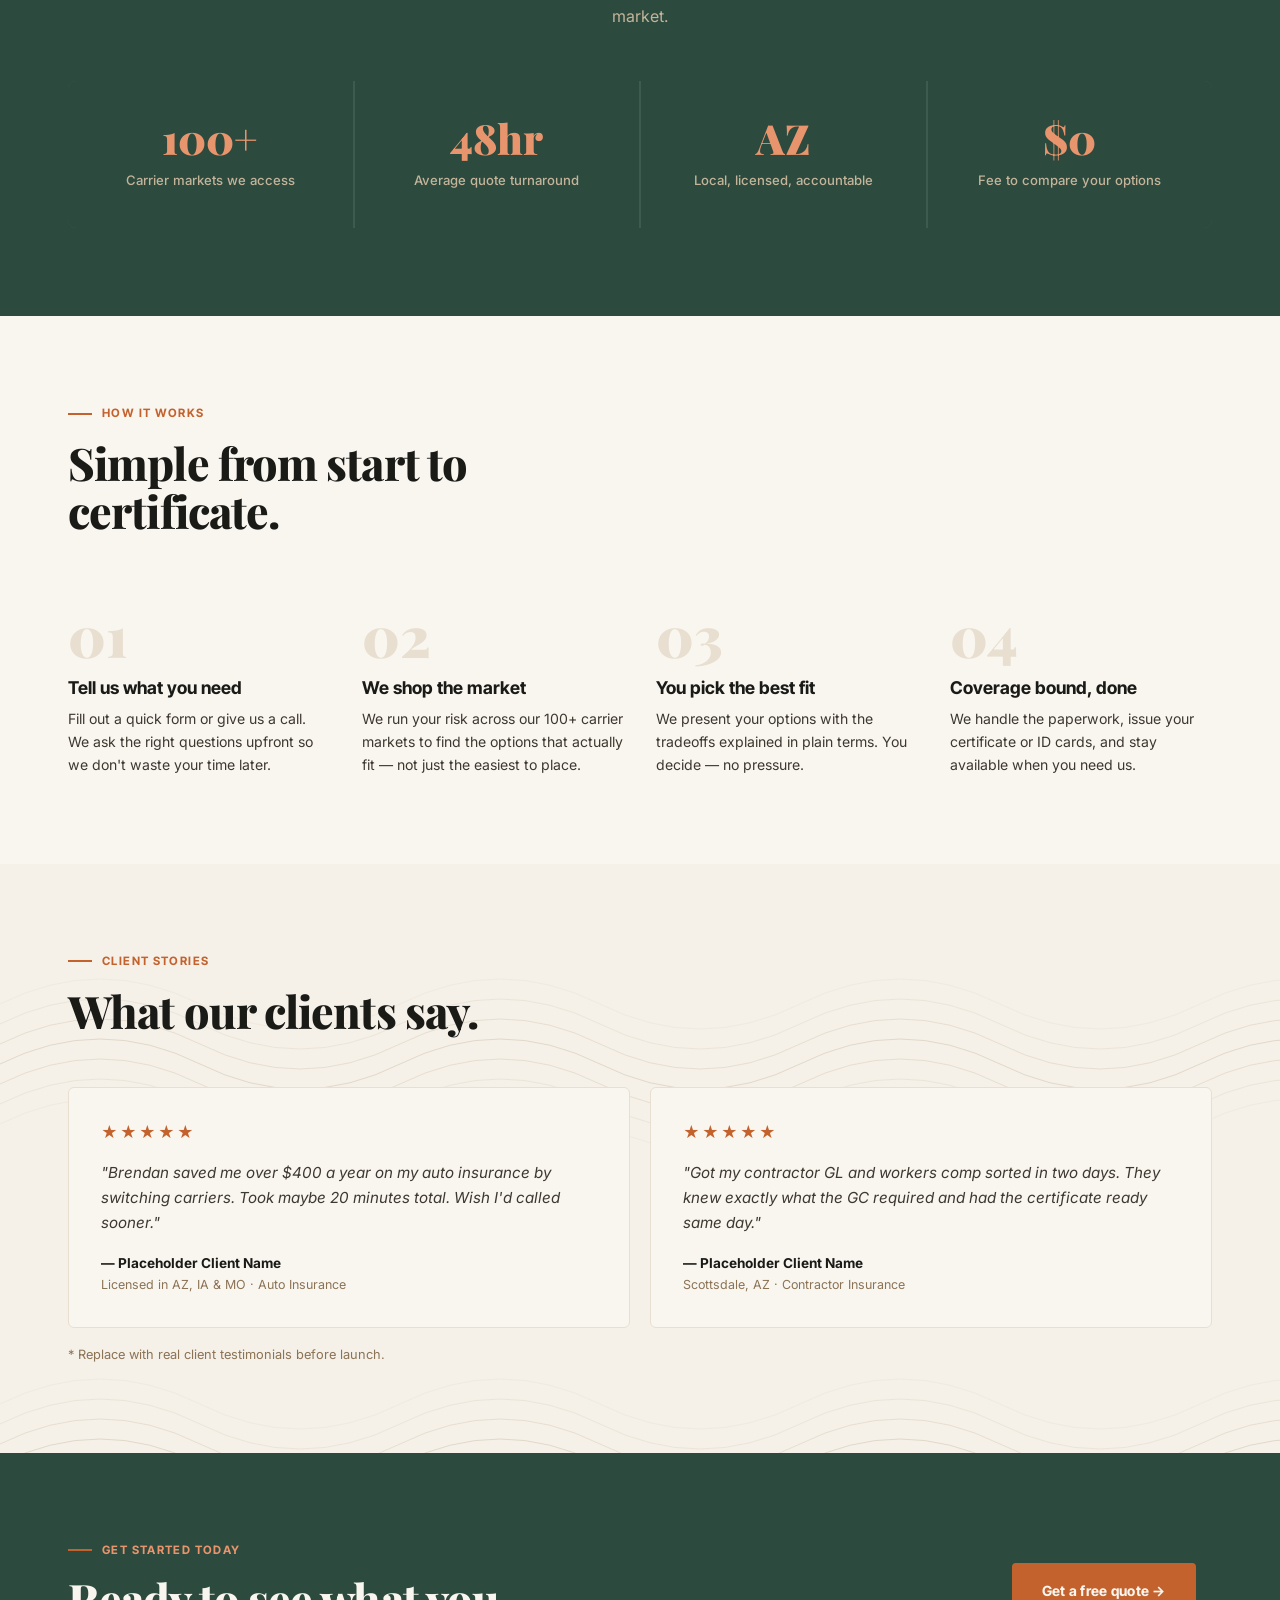
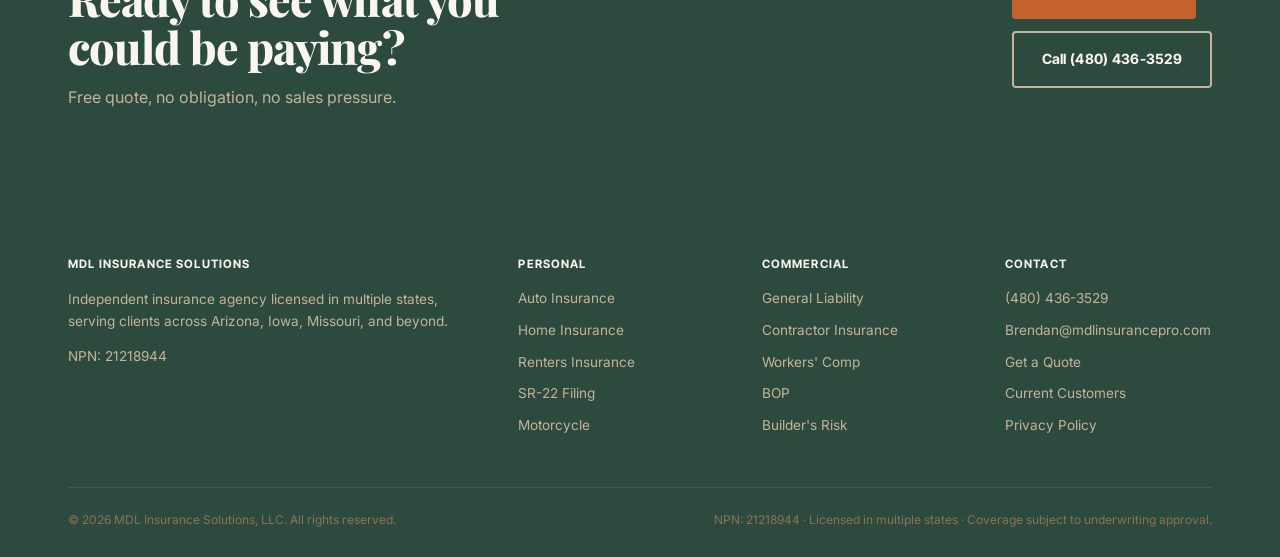
==== commit 186f1c2e: "Update index.html" ====
--- a/index.html
+++ b/index.html
@@ -54,7 +54,7 @@
             <span class="trust-label">Licensed & local</span>
           </div>
           <div class="trust-item">
-            <span class="trust-num">24hr</span>
+            <span class="trust-num">48hr</span>
             <span class="trust-label">Quote turnaround</span>
           </div>
           <div class="trust-item">
@@ -80,6 +80,43 @@
   </div>
 </section>
 
+
+<section class="carrier-section">
+  <div class="carrier-label">Carriers We Work With</div>
+  <div class="carrier-track-wrap">
+    <div class="carrier-track">
+      <span>Progressive</span>
+      <span>Travelers</span>
+      <span>The Hartford</span>
+      <span>GEICO</span>
+      <span>Liberty Mutual</span>
+      <span>Chubb</span>
+      <span>USLI</span>
+      <span>Hiscox</span>
+      <span>Foremost</span>
+      <span>Openly</span>
+      <span>Monoline</span>
+      <span>Pacific Specialty</span>
+      <span>Lemonade</span>
+      <span>Root</span>
+      <span>Progressive</span>
+      <span>Travelers</span>
+      <span>The Hartford</span>
+      <span>GEICO</span>
+      <span>Liberty Mutual</span>
+      <span>Chubb</span>
+      <span>USLI</span>
+      <span>Hiscox</span>
+      <span>Foremost</span>
+      <span>Openly</span>
+      <span>Monoline</span>
+      <span>Pacific Specialty</span>
+      <span>Lemonade</span>
+      <span>Root</span>
+    </div>
+  </div>
+</section>
+
 <section class="paper-bg">
   <div class="wrap">
     <div class="section-head">
@@ -219,7 +256,7 @@
         <span class="lbl">Carrier markets we access</span>
       </div>
       <div class="stat-cell">
-        <span class="num">24hr</span>
+        <span class="num">48hr</span>
         <span class="lbl">Average quote turnaround</span>
       </div>
       <div class="stat-cell">
@@ -275,17 +312,17 @@
       <div class="testimonial">
         <div class="testimonial-stars">★★★★★</div>
         <p>"Brendan saved me over $400 a year on my auto insurance by switching carriers. Took maybe 20 minutes total. Wish I'd called sooner."</p>
-        <div class="testimonial-author">— Kyle Petersen </div>
+        <div class="testimonial-author">— Placeholder Client Name</div>
         <div class="testimonial-location">Licensed in AZ, IA &amp; MO · Auto Insurance</div>
       </div>
       <div class="testimonial">
         <div class="testimonial-stars">★★★★★</div>
         <p>"Got my contractor GL and workers comp sorted in two days. They knew exactly what the GC required and had the certificate ready same day."</p>
-        <div class="testimonial-author">— Mahlon Sound </div>
+        <div class="testimonial-author">— Placeholder Client Name</div>
         <div class="testimonial-location">Scottsdale, AZ · Contractor Insurance</div>
       </div>
     </div>
-    <p style="font-size:0.8rem; color:var(--taupe); margin-top:16px;">* .</p>
+    <p style="font-size:0.8rem; color:var(--taupe); margin-top:16px;">* Replace with real client testimonials before launch.</p>
   </div>
 </section>
 
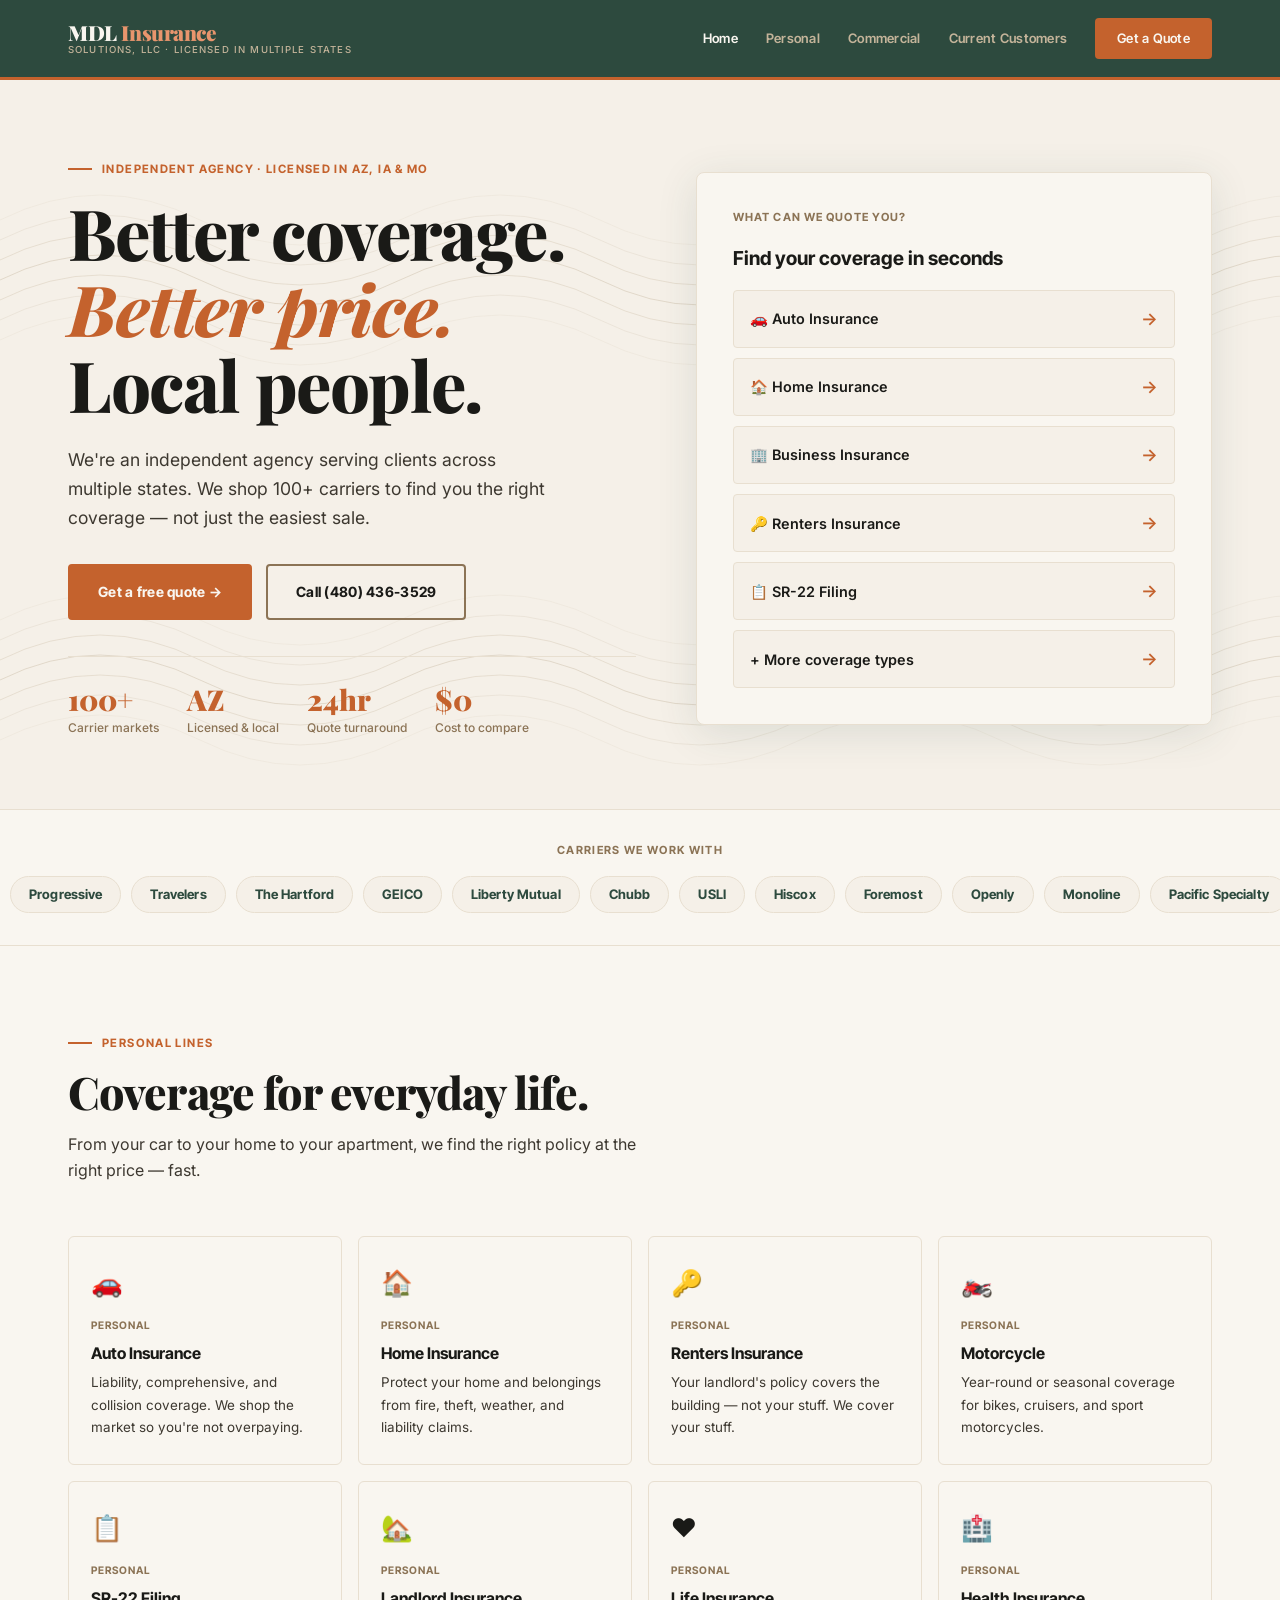
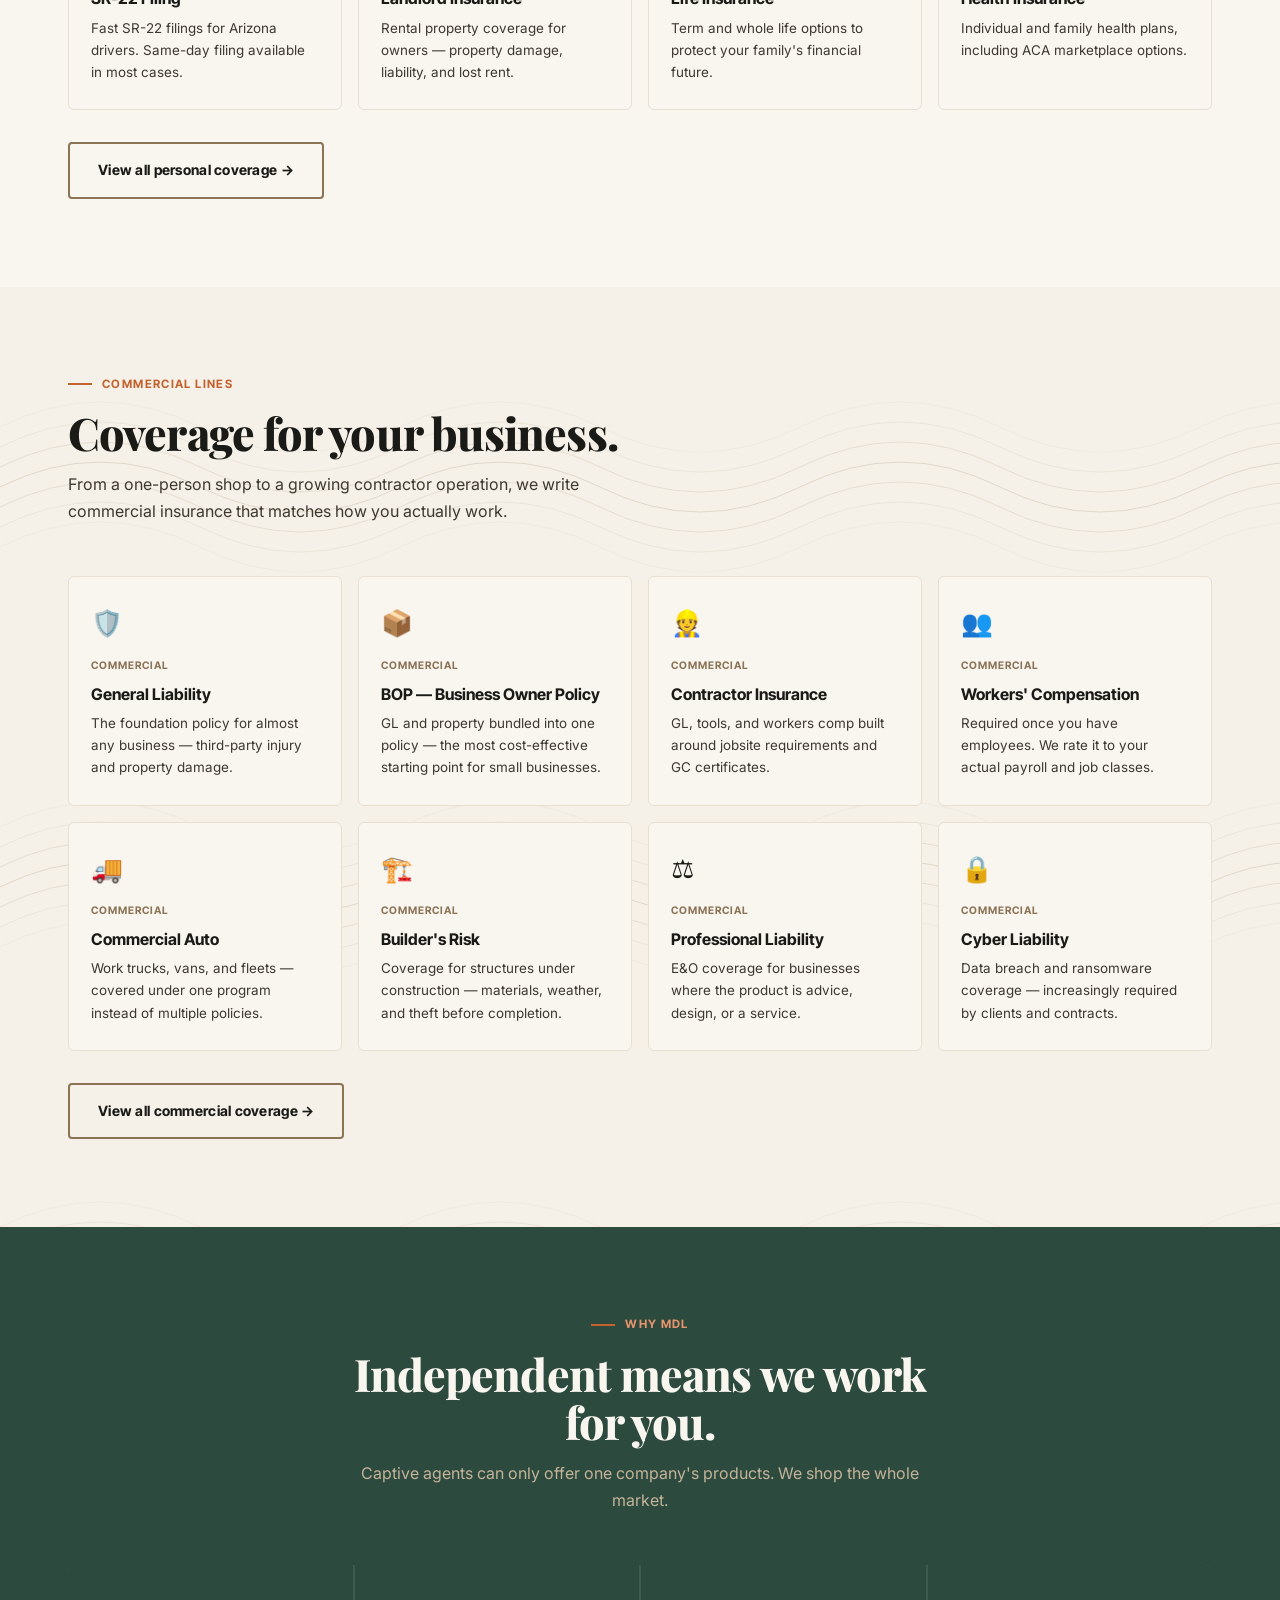
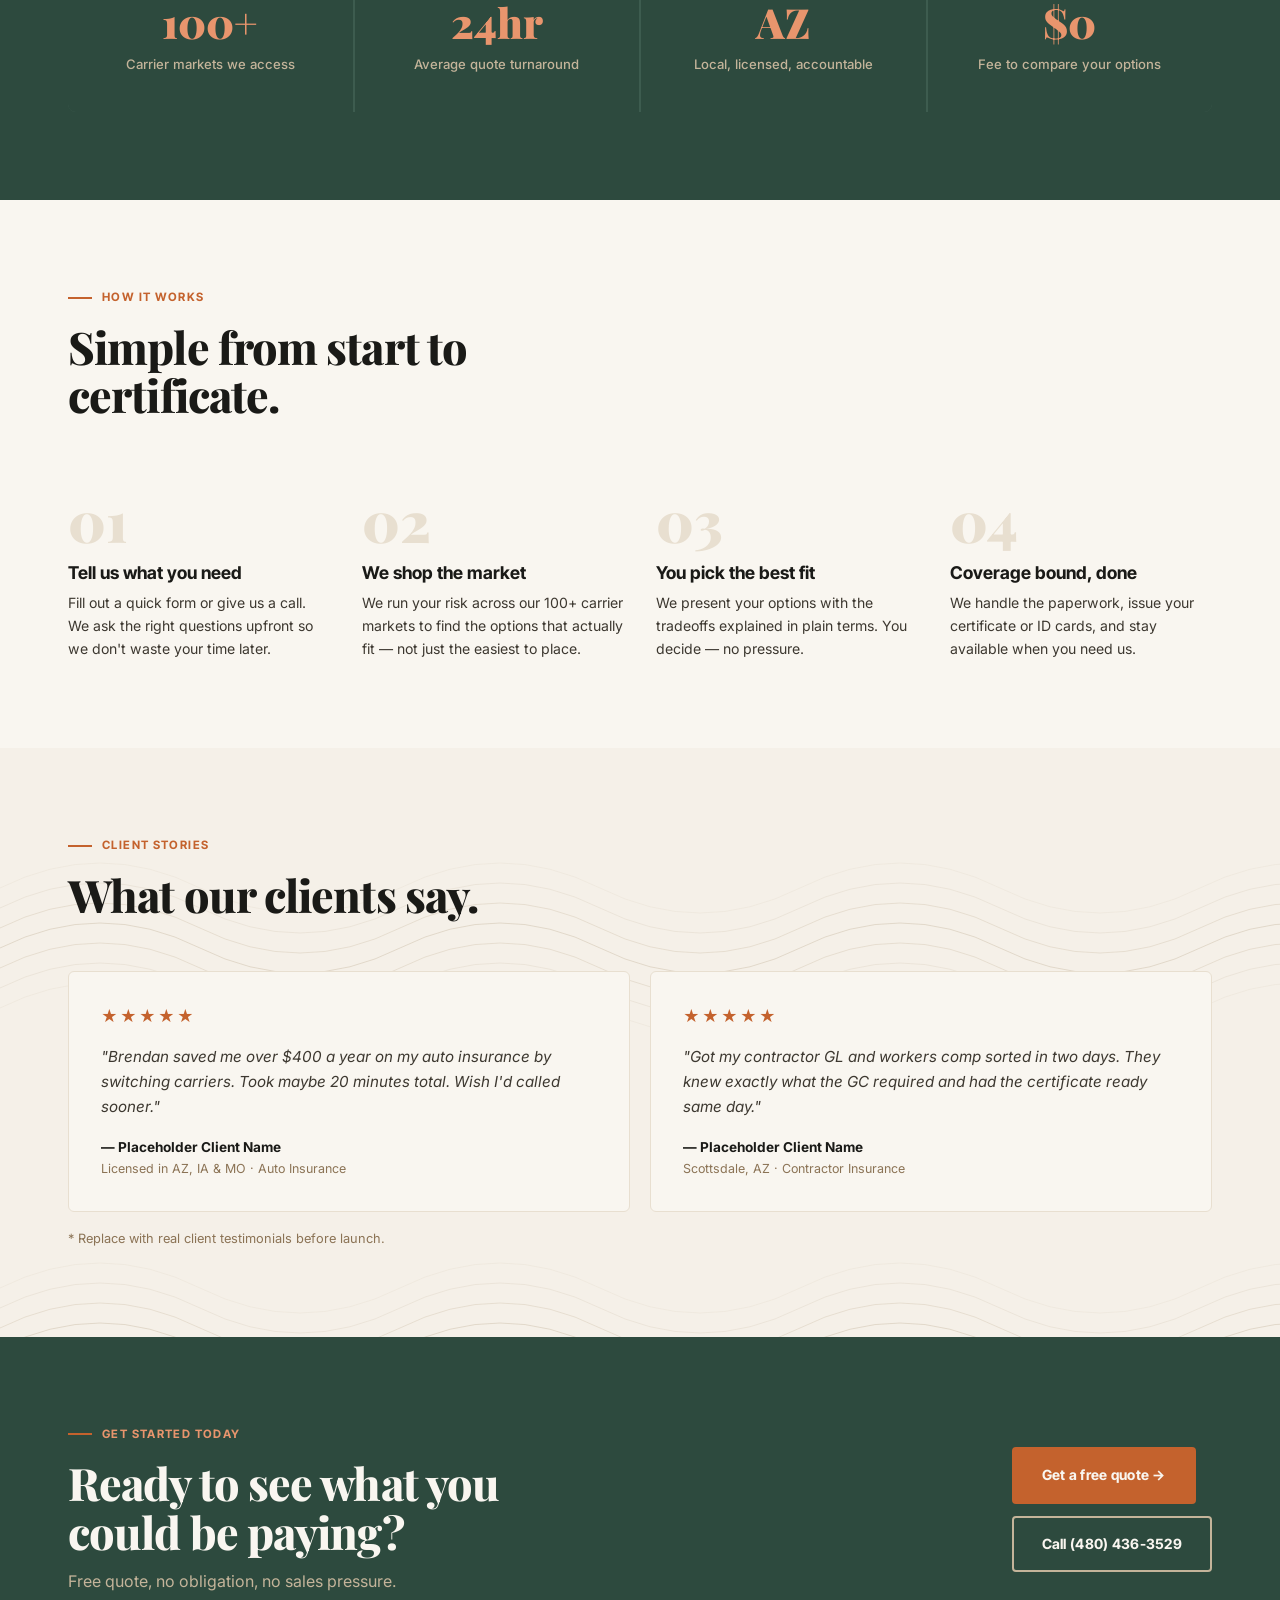
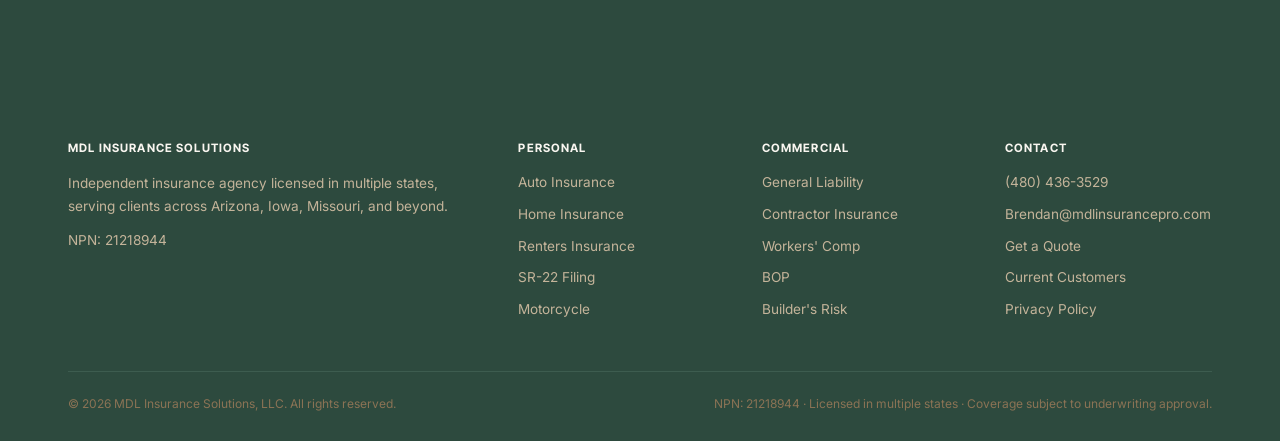
==== commit ea80d3ca: "Update index.html" ====
--- a/index.html
+++ b/index.html
@@ -54,7 +54,7 @@
             <span class="trust-label">Licensed & local</span>
           </div>
           <div class="trust-item">
-            <span class="trust-num">48hr</span>
+            <span class="trust-num">24hr</span>
             <span class="trust-label">Quote turnaround</span>
           </div>
           <div class="trust-item">
@@ -256,7 +256,7 @@
         <span class="lbl">Carrier markets we access</span>
       </div>
       <div class="stat-cell">
-        <span class="num">48hr</span>
+        <span class="num">24hr</span>
         <span class="lbl">Average quote turnaround</span>
       </div>
       <div class="stat-cell">
--- a/styles.css
+++ b/styles.css
@@ -502,3 +502,55 @@
 }
 @media (prefers-reduced-motion: reduce) { * { transition: none !important; } }
 :focus-visible { outline: 3px solid var(--terracotta); outline-offset: 2px; }
+
+/* ============== CARRIER STRIP ============== */
+.carrier-section {
+  padding: 32px 0;
+  background: var(--paper);
+  border-top: 1px solid var(--sand-dark);
+  border-bottom: 1px solid var(--sand-dark);
+  overflow: hidden;
+}
+.carrier-label {
+  font-family: var(--font-tight);
+  font-size: 0.7rem;
+  font-weight: 700;
+  letter-spacing: 0.12em;
+  text-transform: uppercase;
+  color: var(--taupe);
+  margin-bottom: 16px;
+  text-align: center;
+}
+.carrier-track-wrap { overflow: hidden; width: 100%; }
+.carrier-track {
+  display: flex;
+  align-items: center;
+  gap: 10px;
+  width: max-content;
+  padding: 0 10px;
+  animation: scroll-carriers 32s linear infinite;
+}
+.carrier-track:hover { animation-play-state: paused; }
+.carrier-track span {
+  font-family: var(--font-tight);
+  font-size: 0.82rem;
+  font-weight: 700;
+  color: var(--sage);
+  background: var(--sand);
+  border: 1.5px solid var(--sand-dark);
+  padding: 7px 18px;
+  border-radius: 999px;
+  white-space: nowrap;
+  letter-spacing: 0.01em;
+  transition: all 0.15s;
+  flex-shrink: 0;
+}
+.carrier-track span:hover {
+  background: var(--terracotta);
+  border-color: var(--terracotta);
+  color: var(--paper);
+}
+@keyframes scroll-carriers {
+  0%   { transform: translateX(0); }
+  100% { transform: translateX(-50%); }
+}
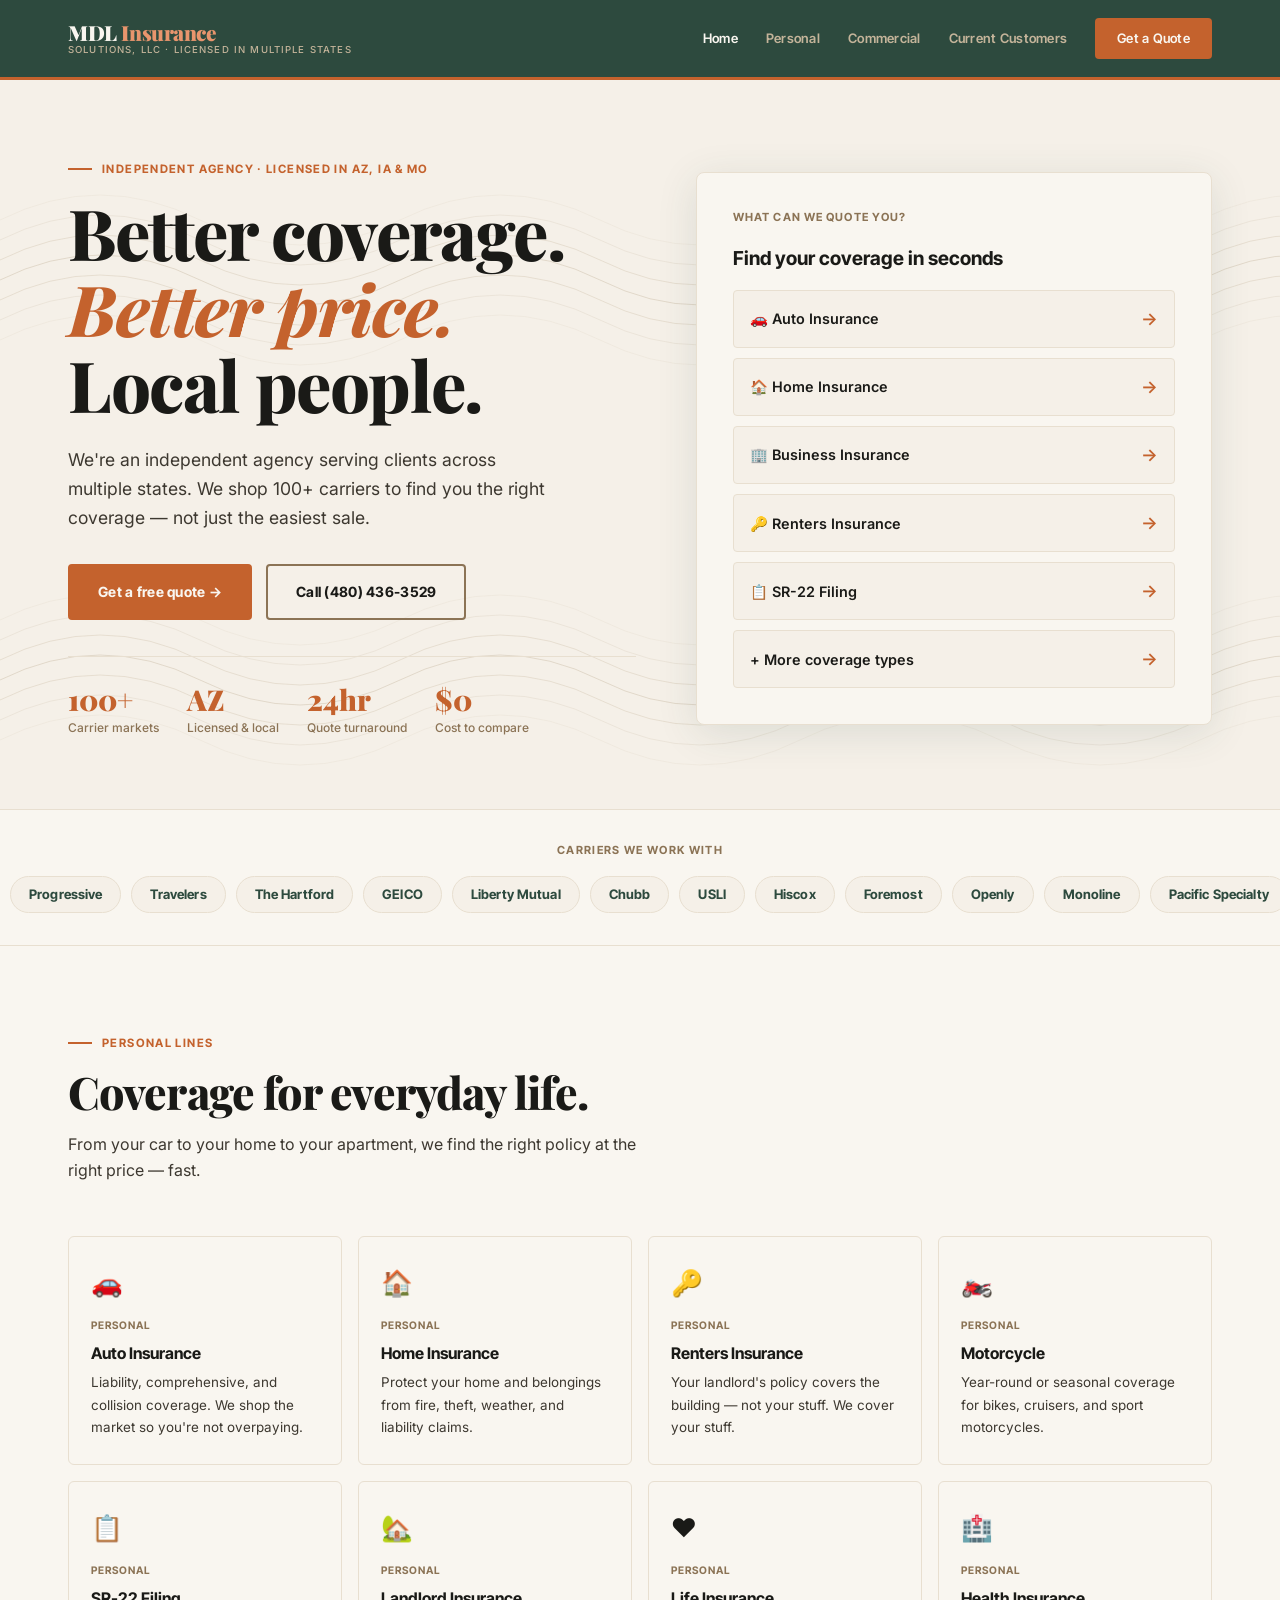
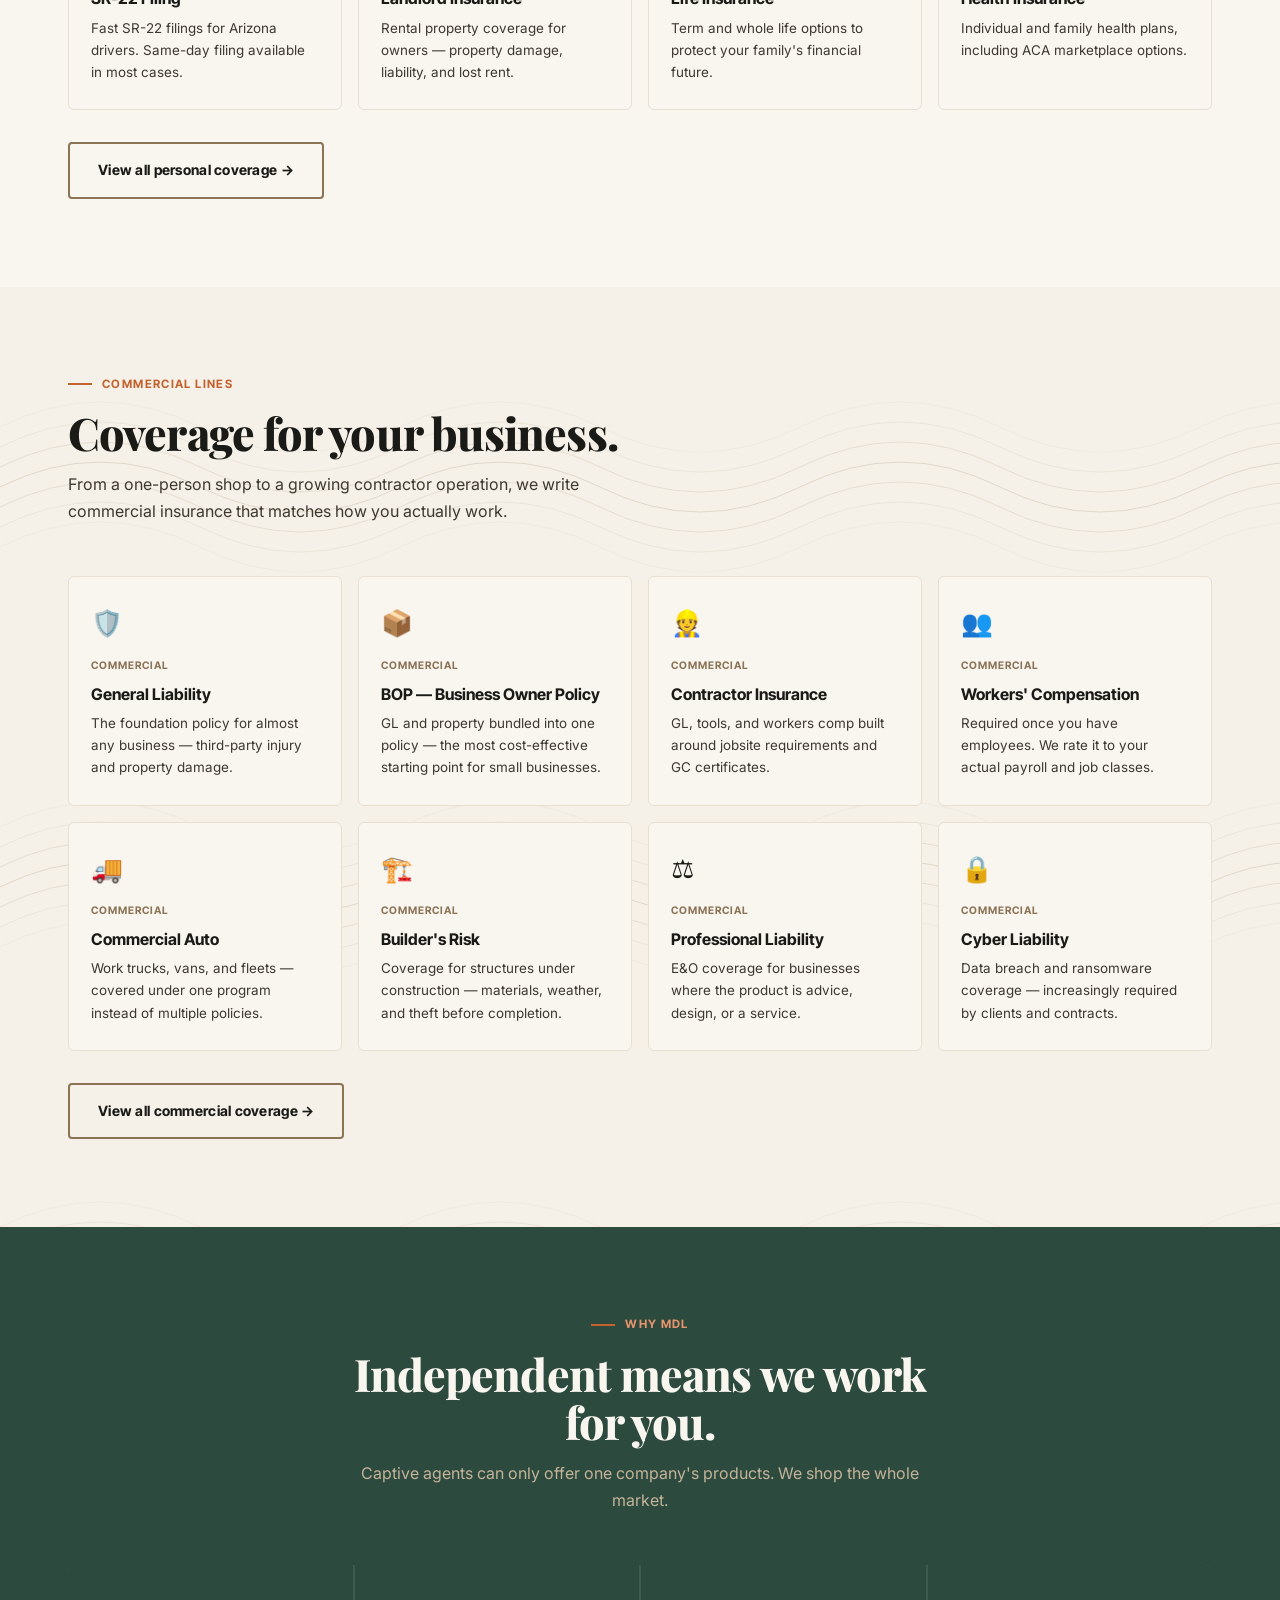
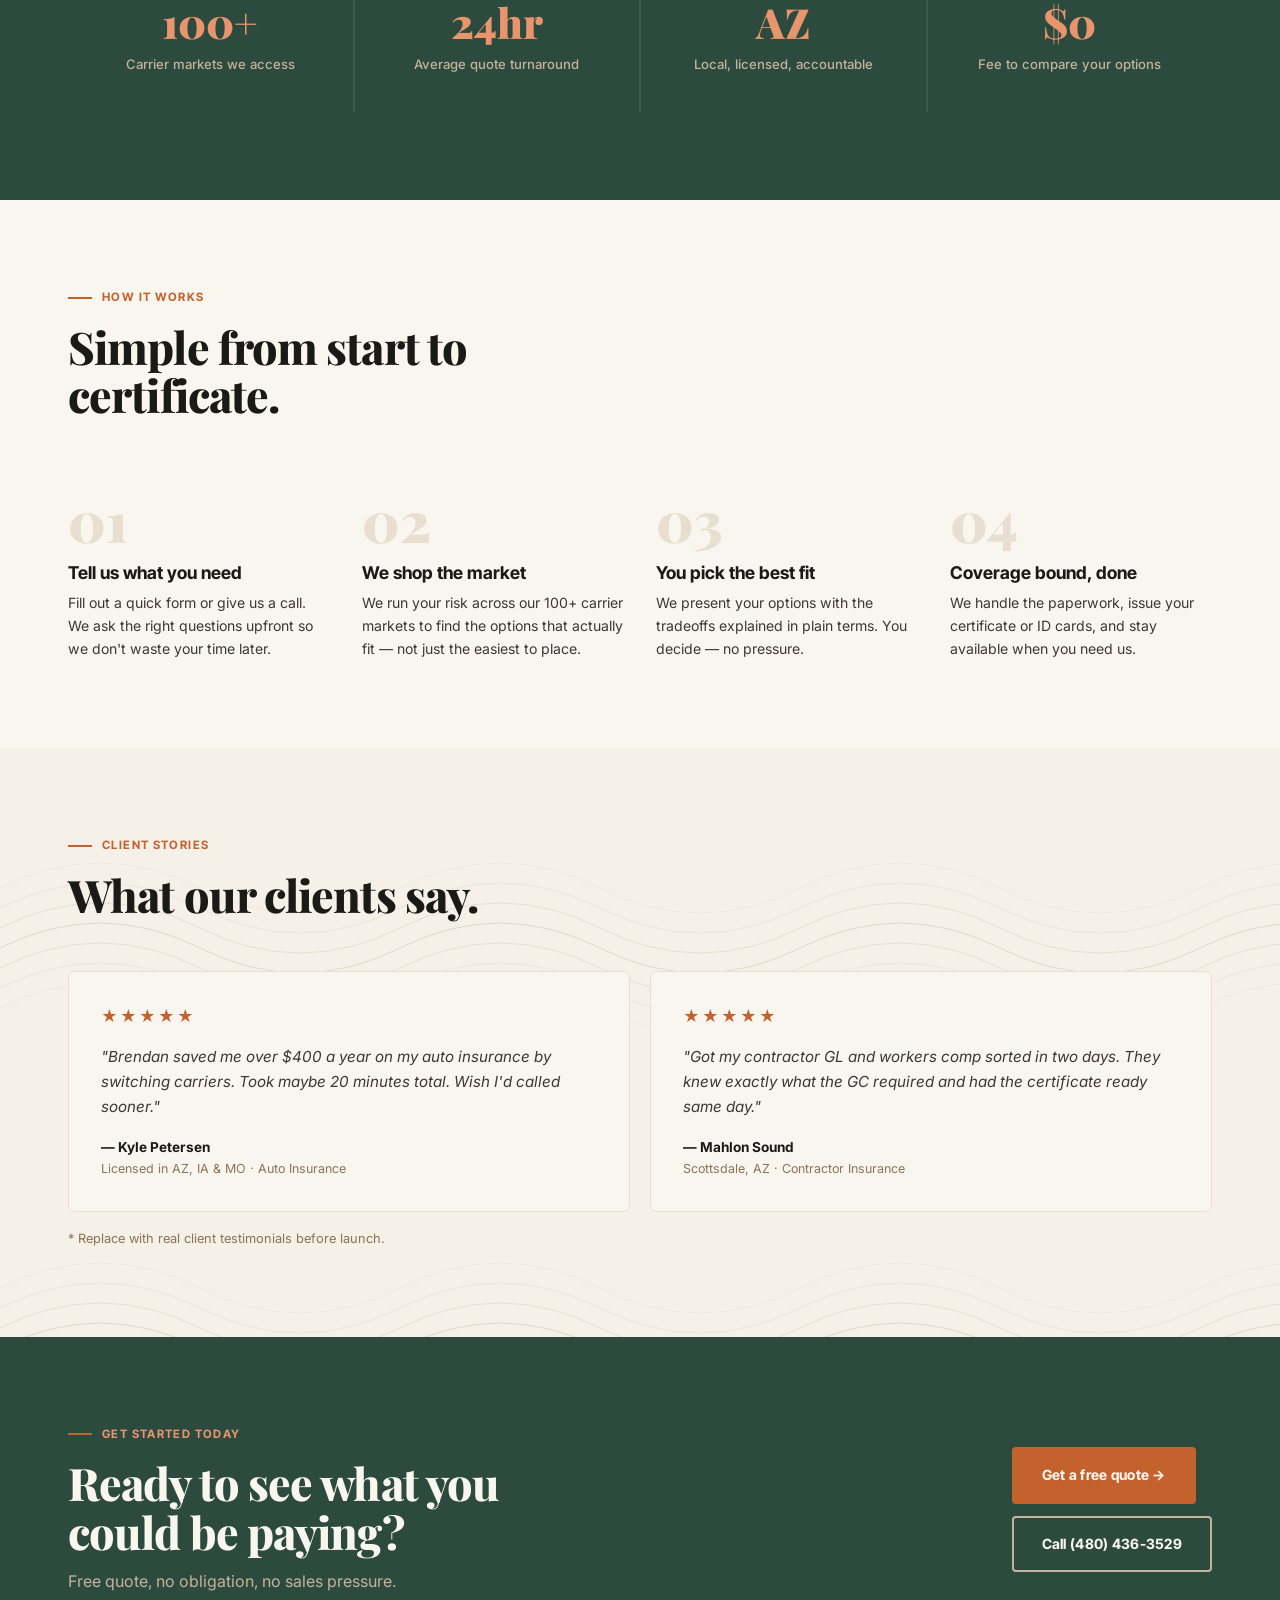
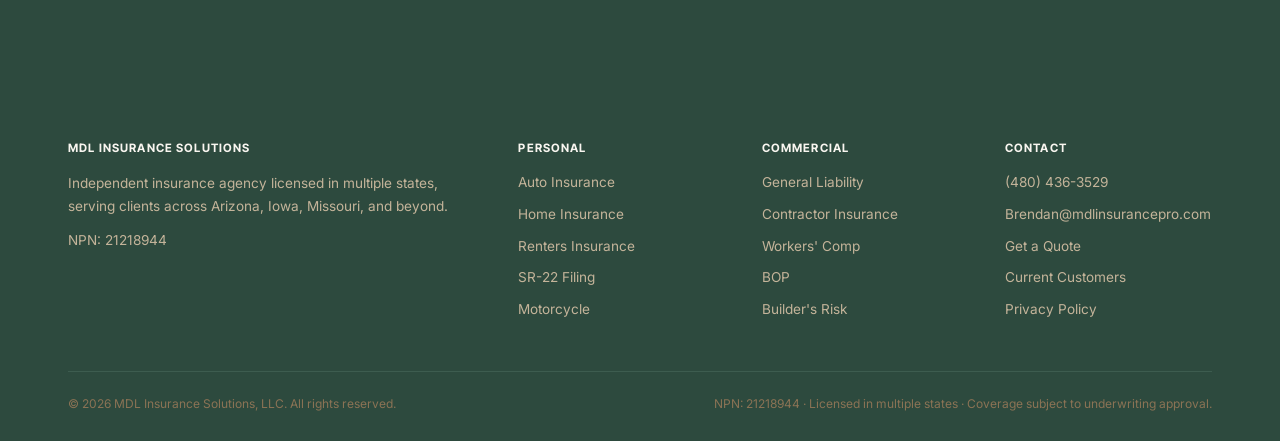
==== commit d0dea831: "Update index.html" ====
--- a/index.html
+++ b/index.html
@@ -3,7 +3,7 @@
 <head>
 <meta charset="UTF-8">
 <meta name="viewport" content="width=device-width, initial-scale=1.0">
-<title>MDL Insurance Solutions — Home, Auto & Business Insurance in Licensed in AZ, IA &amp; MO</title>
+<title>MDL Insurance Solutions — Home, Auto & Business Insurance Licensed in AZ, IA & MO</title>
 <meta name="description" content="Independent insurance agency serving clients across multiple states. We shop 100+ carriers to find you the best coverage at the right price.">
 <link rel="stylesheet" href="styles.css">
 </head>
@@ -312,13 +312,13 @@
       <div class="testimonial">
         <div class="testimonial-stars">★★★★★</div>
         <p>"Brendan saved me over $400 a year on my auto insurance by switching carriers. Took maybe 20 minutes total. Wish I'd called sooner."</p>
-        <div class="testimonial-author">— Placeholder Client Name</div>
+        <div class="testimonial-author">— Kyle Petersen</div>
         <div class="testimonial-location">Licensed in AZ, IA &amp; MO · Auto Insurance</div>
       </div>
       <div class="testimonial">
         <div class="testimonial-stars">★★★★★</div>
         <p>"Got my contractor GL and workers comp sorted in two days. They knew exactly what the GC required and had the certificate ready same day."</p>
-        <div class="testimonial-author">— Placeholder Client Name</div>
+        <div class="testimonial-author">— Mahlon Sound </div>
         <div class="testimonial-location">Scottsdale, AZ · Contractor Insurance</div>
       </div>
     </div>
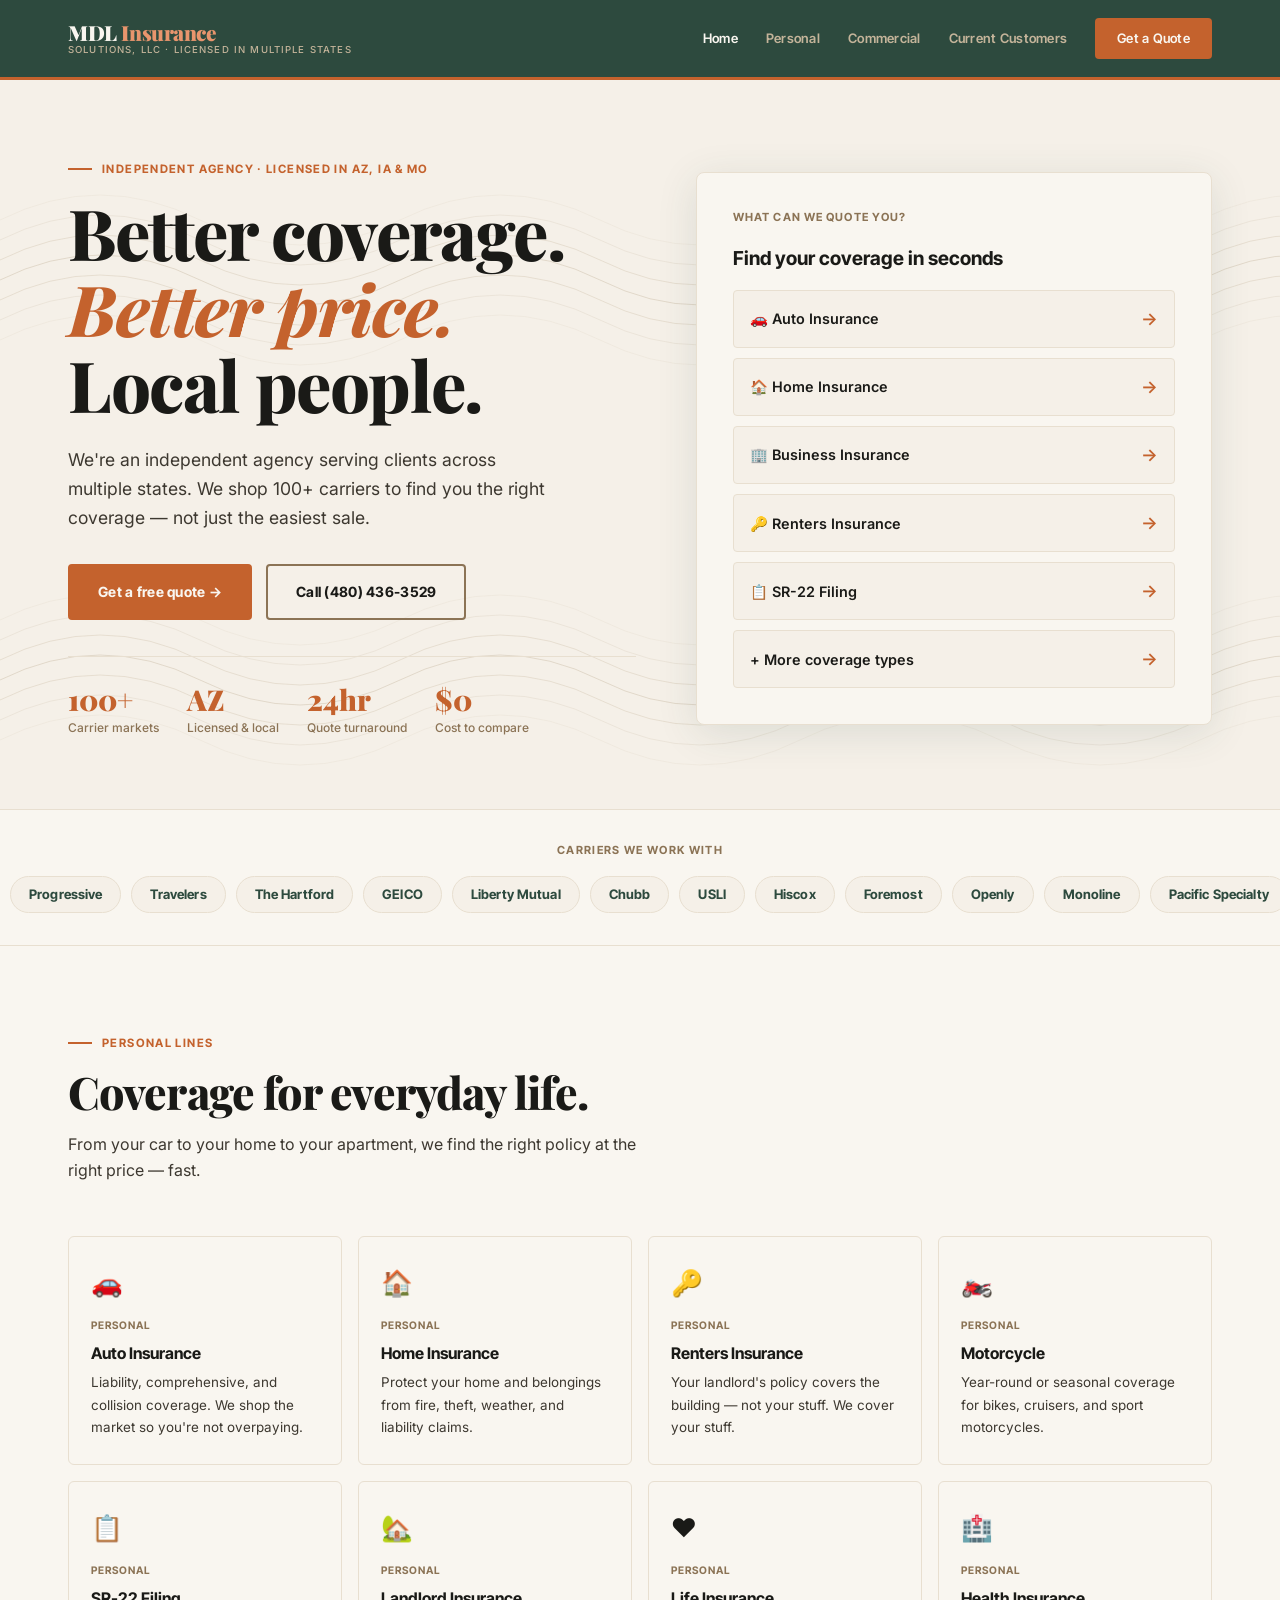
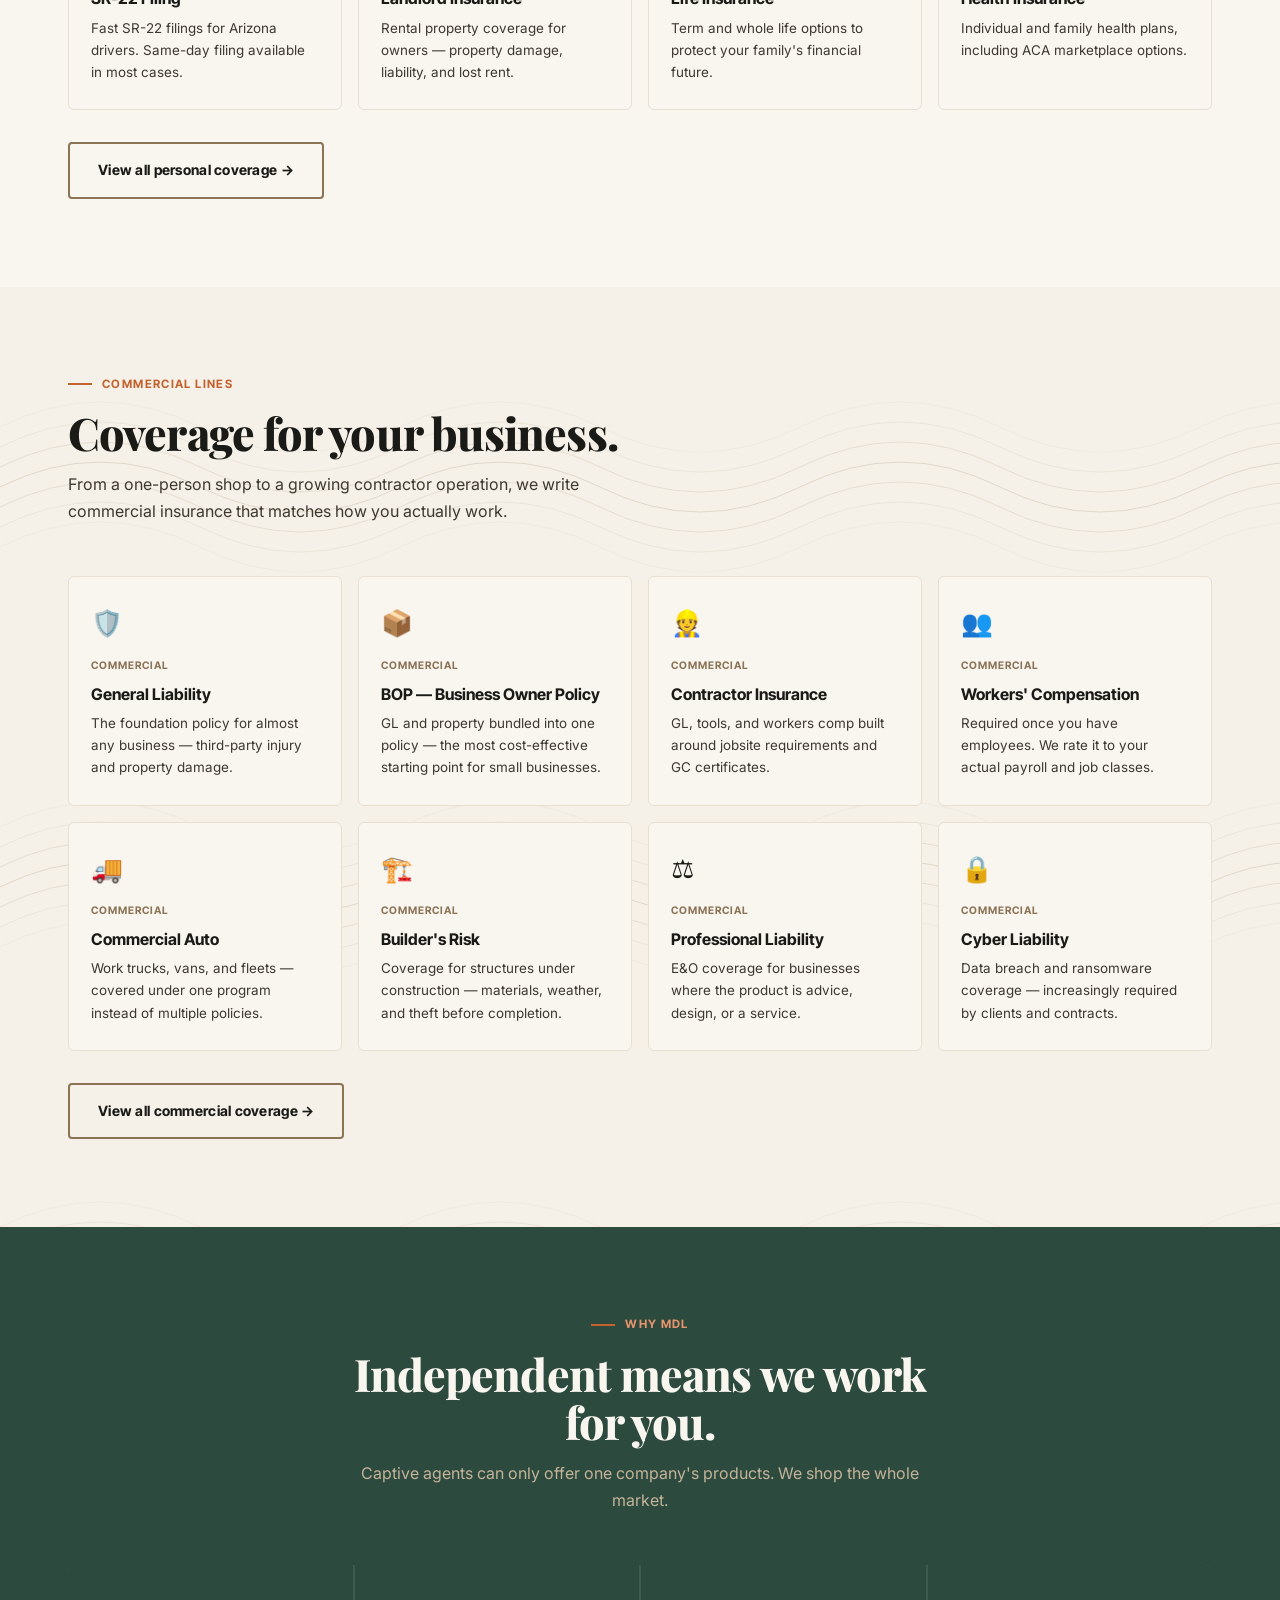
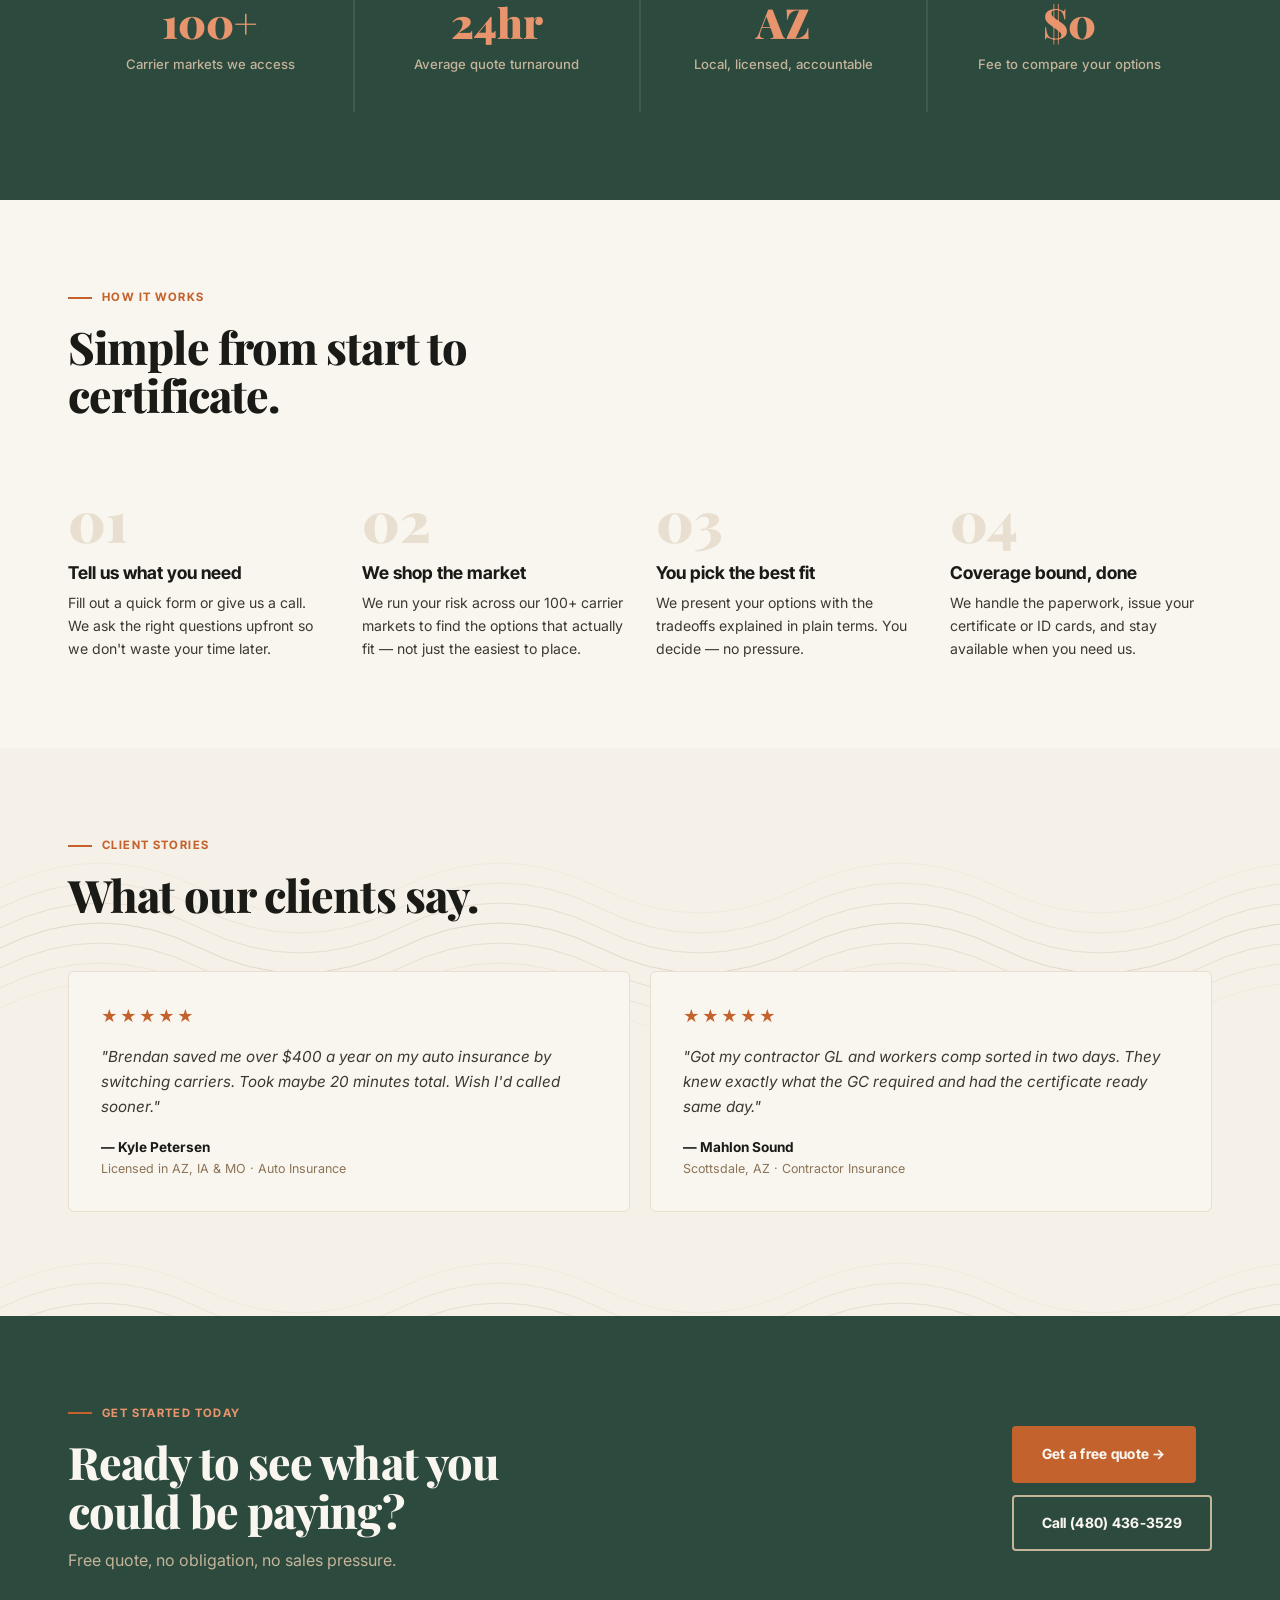
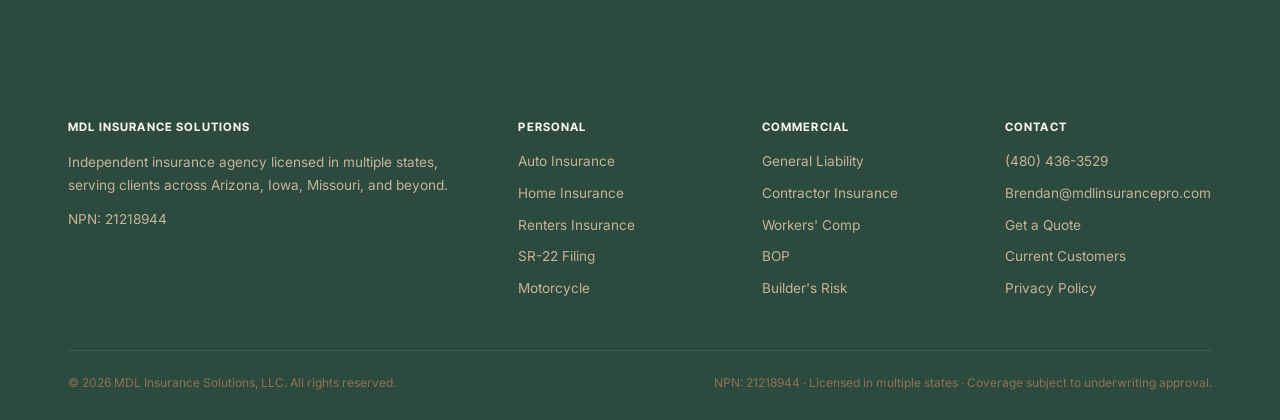
==== commit 177907be: "Update index.html" ====
--- a/index.html
+++ b/index.html
@@ -322,7 +322,7 @@
         <div class="testimonial-location">Scottsdale, AZ · Contractor Insurance</div>
       </div>
     </div>
-    <p style="font-size:0.8rem; color:var(--taupe); margin-top:16px;">* Replace with real client testimonials before launch.</p>
+    <p style="font-size:0.8rem; color:var(--taupe); margin-top:16px;"></p>
   </div>
 </section>
 
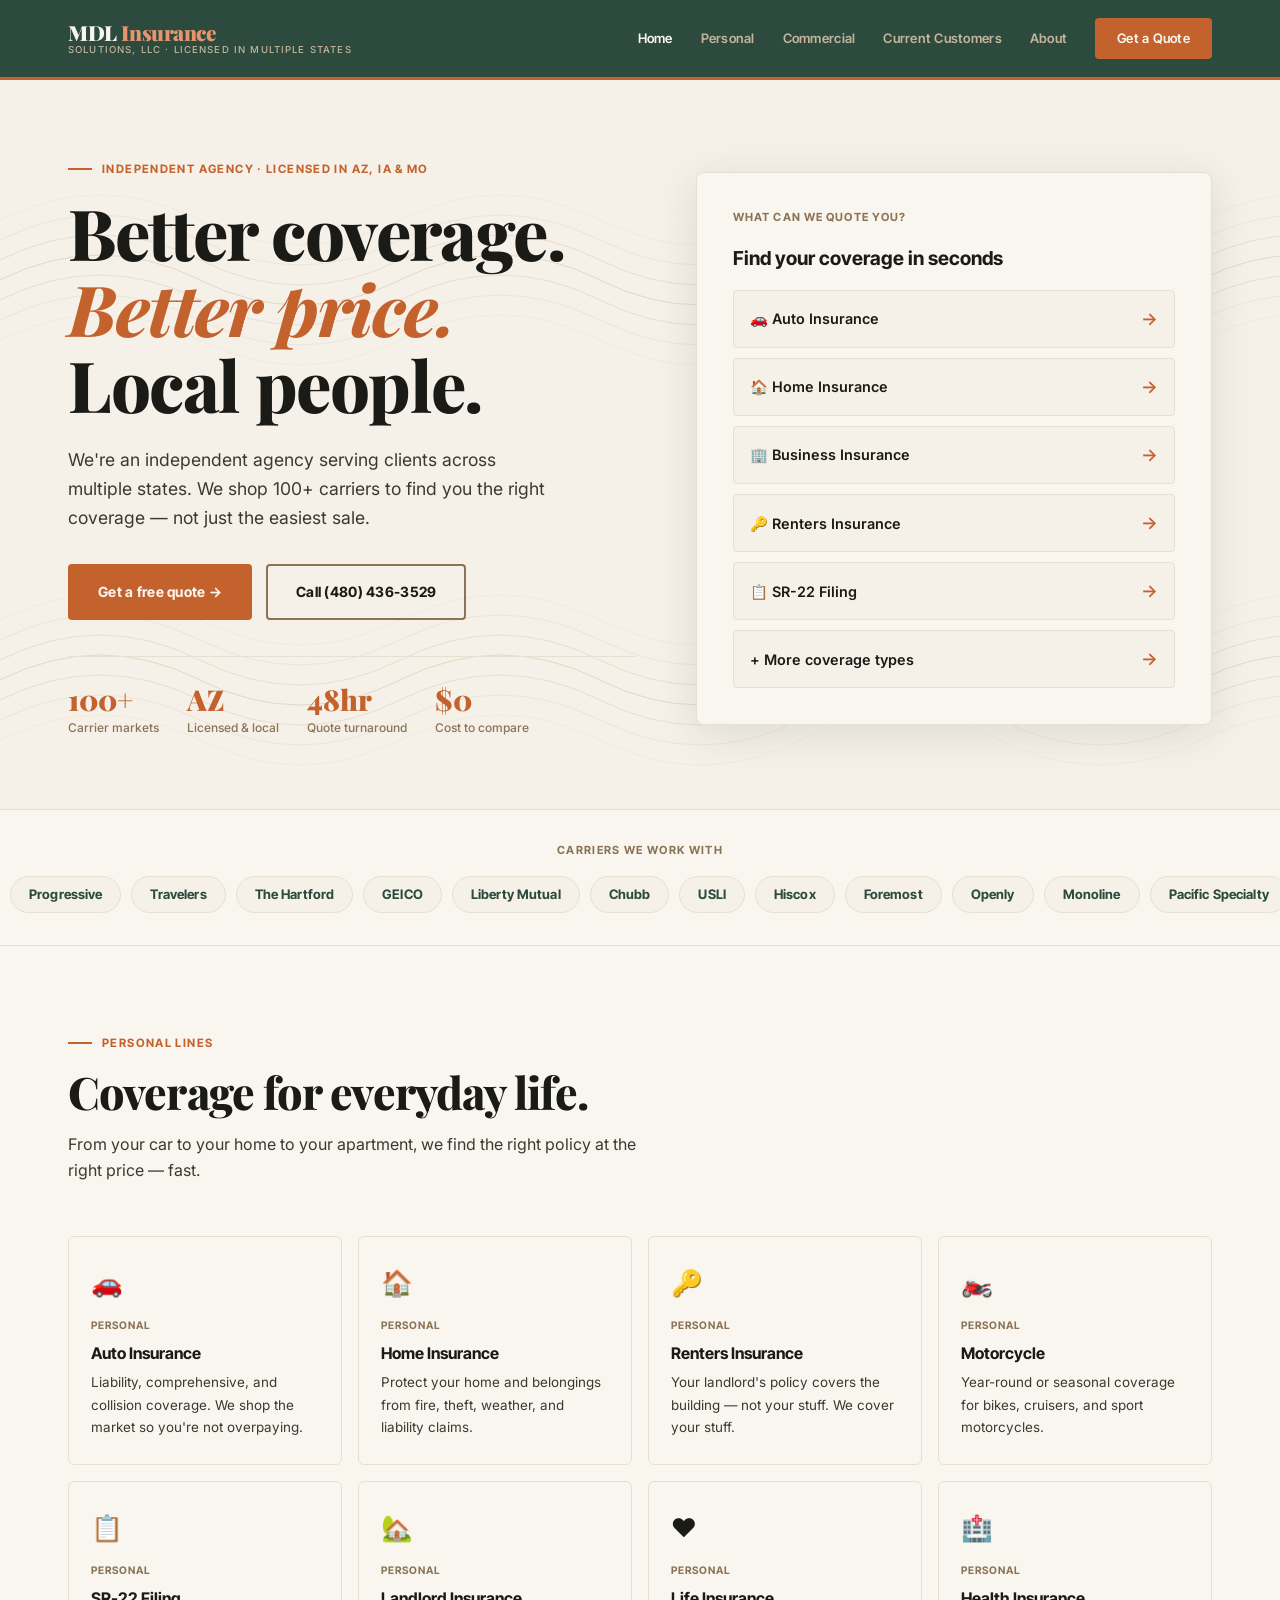
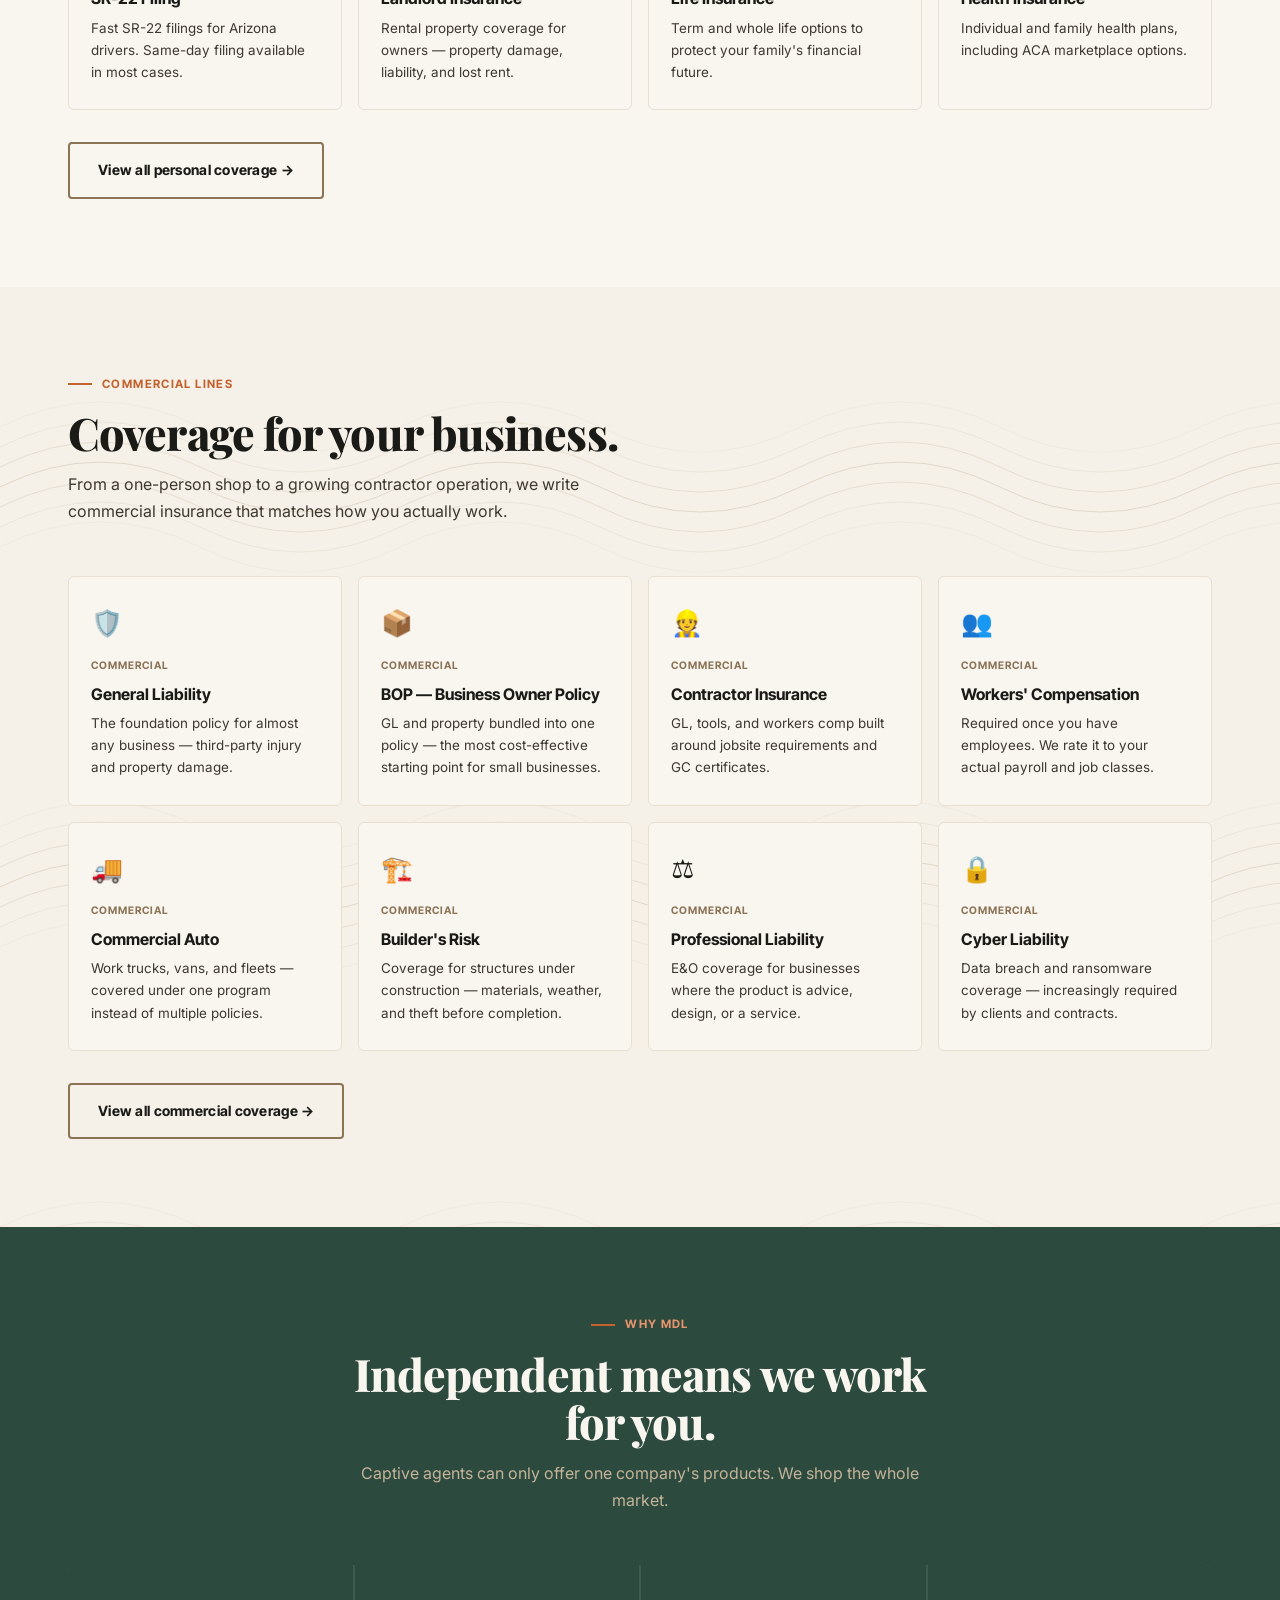
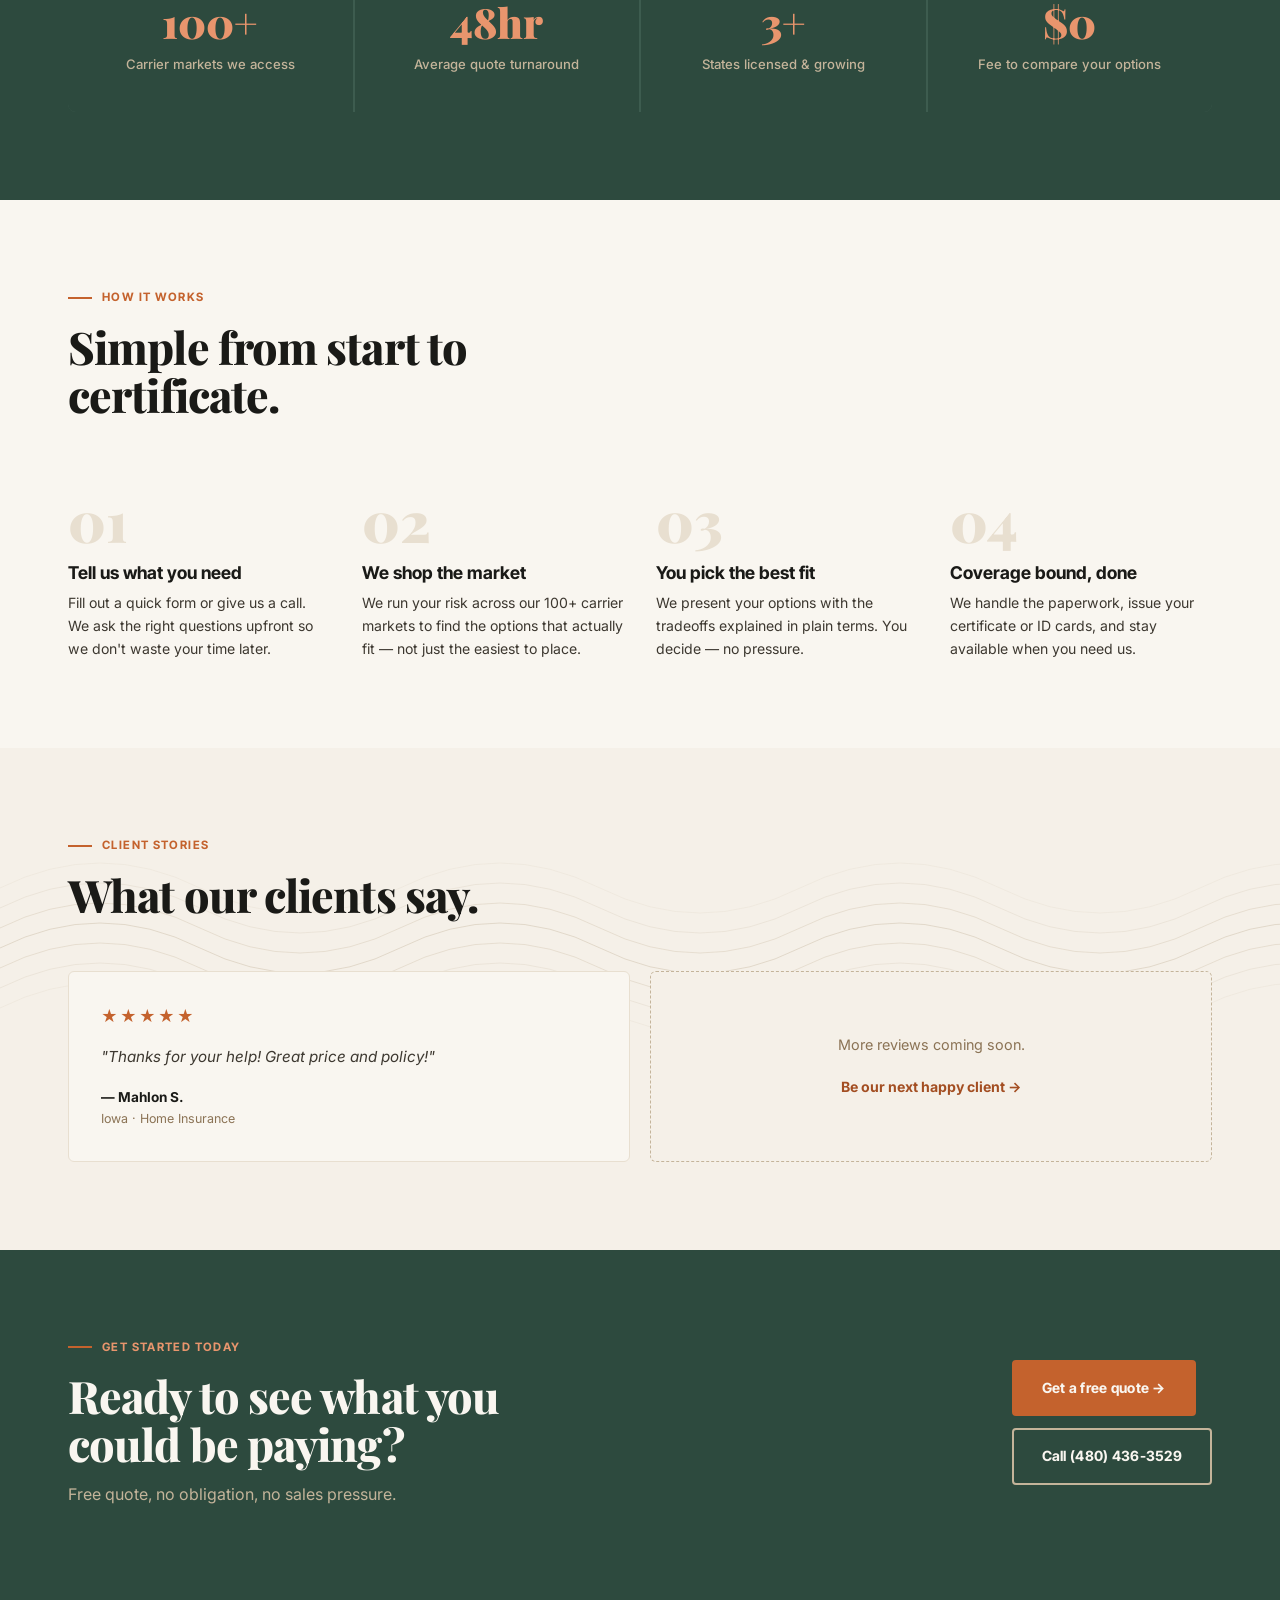
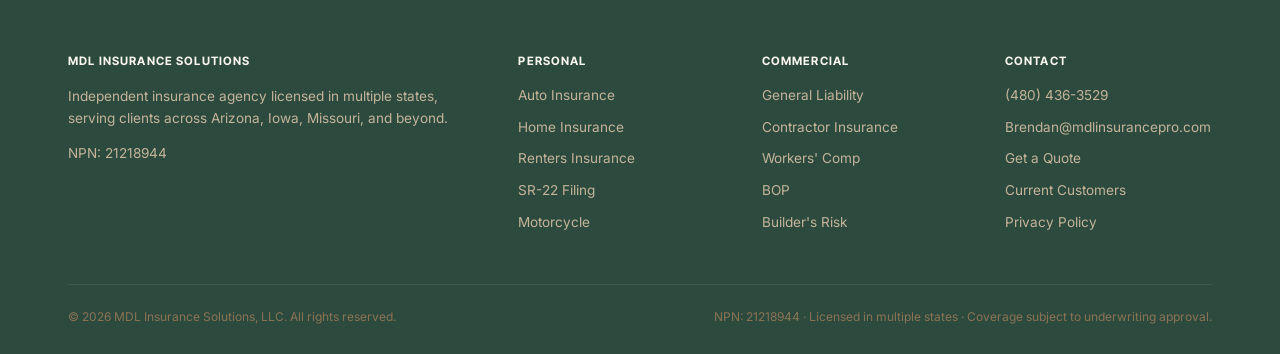
==== commit eefa26b8: "Update index.html" ====
--- a/index.html
+++ b/index.html
@@ -3,7 +3,7 @@
 <head>
 <meta charset="UTF-8">
 <meta name="viewport" content="width=device-width, initial-scale=1.0">
-<title>MDL Insurance Solutions — Home, Auto & Business Insurance Licensed in AZ, IA & MO</title>
+<title>MDL Insurance Solutions — Home, Auto &amp; Business Insurance | AZ, IA &amp; MO</title>
 <meta name="description" content="Independent insurance agency serving clients across multiple states. We shop 100+ carriers to find you the best coverage at the right price.">
 <link rel="stylesheet" href="styles.css">
 </head>
@@ -20,6 +20,7 @@
       <a href="personal.html">Personal</a>
       <a href="commercial.html">Commercial</a>
       <a href="customers.html">Current Customers</a>
+      <a href="about.html">About</a>
       <a href="quote.html" class="nav-cta">Get a Quote</a>
     </nav>
     <button class="mobile-toggle" aria-label="Open menu" aria-expanded="false">≡</button>
@@ -29,6 +30,7 @@
     <a href="personal.html">Personal</a>
     <a href="commercial.html">Commercial</a>
     <a href="customers.html">Current Customers</a>
+    <a href="about.html">About</a>
     <a href="quote.html" class="nav-cta">Get a Quote</a>
   </div>
 </header>
@@ -54,7 +56,7 @@
             <span class="trust-label">Licensed & local</span>
           </div>
           <div class="trust-item">
-            <span class="trust-num">24hr</span>
+            <span class="trust-num">48hr</span>
             <span class="trust-label">Quote turnaround</span>
           </div>
           <div class="trust-item">
@@ -256,12 +258,12 @@
         <span class="lbl">Carrier markets we access</span>
       </div>
       <div class="stat-cell">
-        <span class="num">24hr</span>
+        <span class="num">48hr</span>
         <span class="lbl">Average quote turnaround</span>
       </div>
       <div class="stat-cell">
-        <span class="num">AZ</span>
-        <span class="lbl">Local, licensed, accountable</span>
+        <span class="num">3+</span>
+        <span class="lbl">States licensed &amp; growing</span>
       </div>
       <div class="stat-cell">
         <span class="num">$0</span>
@@ -311,18 +313,17 @@
     <div class="testimonial-grid">
       <div class="testimonial">
         <div class="testimonial-stars">★★★★★</div>
-        <p>"Brendan saved me over $400 a year on my auto insurance by switching carriers. Took maybe 20 minutes total. Wish I'd called sooner."</p>
-        <div class="testimonial-author">— Kyle Petersen</div>
-        <div class="testimonial-location">Licensed in AZ, IA &amp; MO · Auto Insurance</div>
-      </div>
-      <div class="testimonial">
-        <div class="testimonial-stars">★★★★★</div>
-        <p>"Got my contractor GL and workers comp sorted in two days. They knew exactly what the GC required and had the certificate ready same day."</p>
-        <div class="testimonial-author">— Mahlon Sound </div>
-        <div class="testimonial-location">Scottsdale, AZ · Contractor Insurance</div>
-      </div>
-    </div>
-    <p style="font-size:0.8rem; color:var(--taupe); margin-top:16px;"></p>
+        <p>"Thanks for your help! Great price and policy!"</p>
+        <div class="testimonial-author">— Mahlon S.</div>
+        <div class="testimonial-location">Iowa · Home Insurance</div>
+      </div>
+      <div class="testimonial" style="background:var(--sand); border:1px dashed var(--taupe-light); display:flex; align-items:center; justify-content:center; text-align:center; padding:40px;">
+        <div>
+          <p style="color:var(--taupe); font-size:0.9rem; font-style:normal;">More reviews coming soon.</p>
+          <a href="quote.html" style="color:var(--terracotta-dark); font-weight:700; font-size:0.88rem;">Be our next happy client →</a>
+        </div>
+      </div>
+    </div>
   </div>
 </section>
 
@@ -397,3 +398,7 @@
 
 </body>
 </html>
+</script>
+
+</body>
+</html>
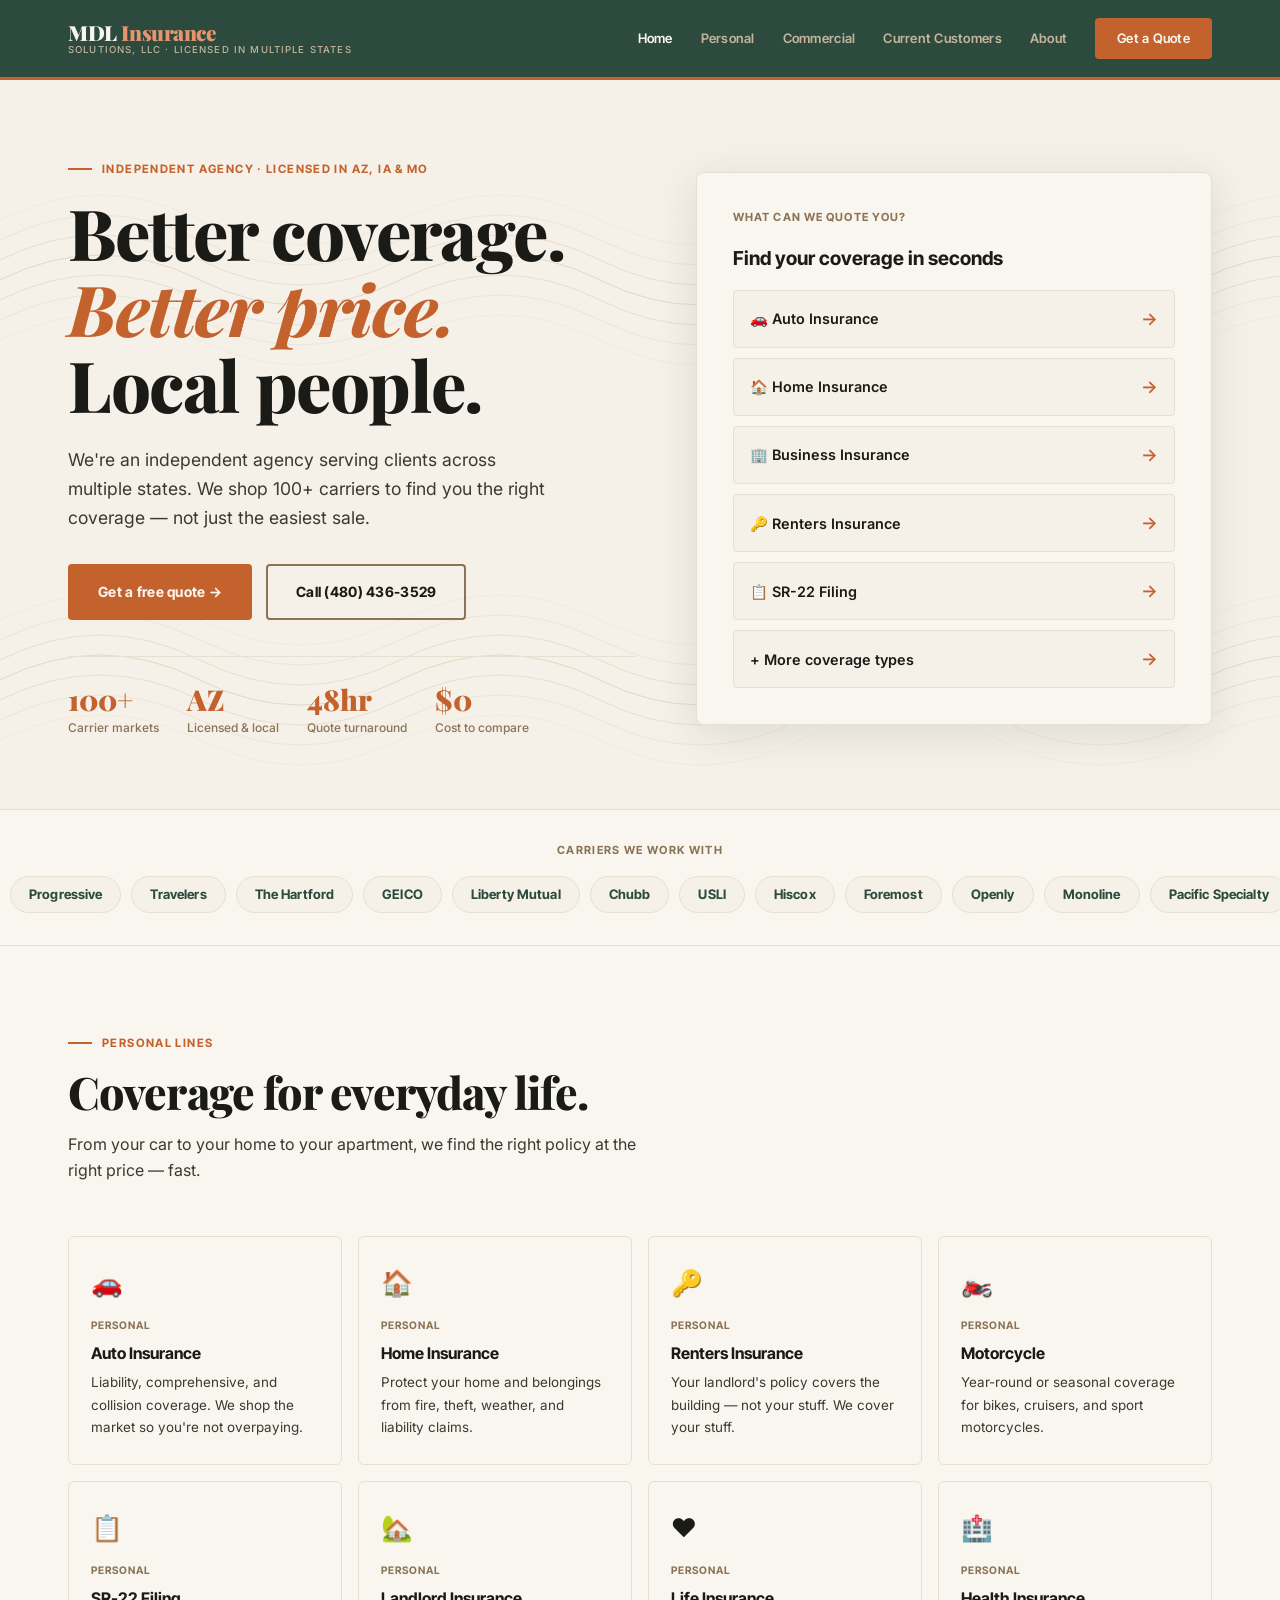
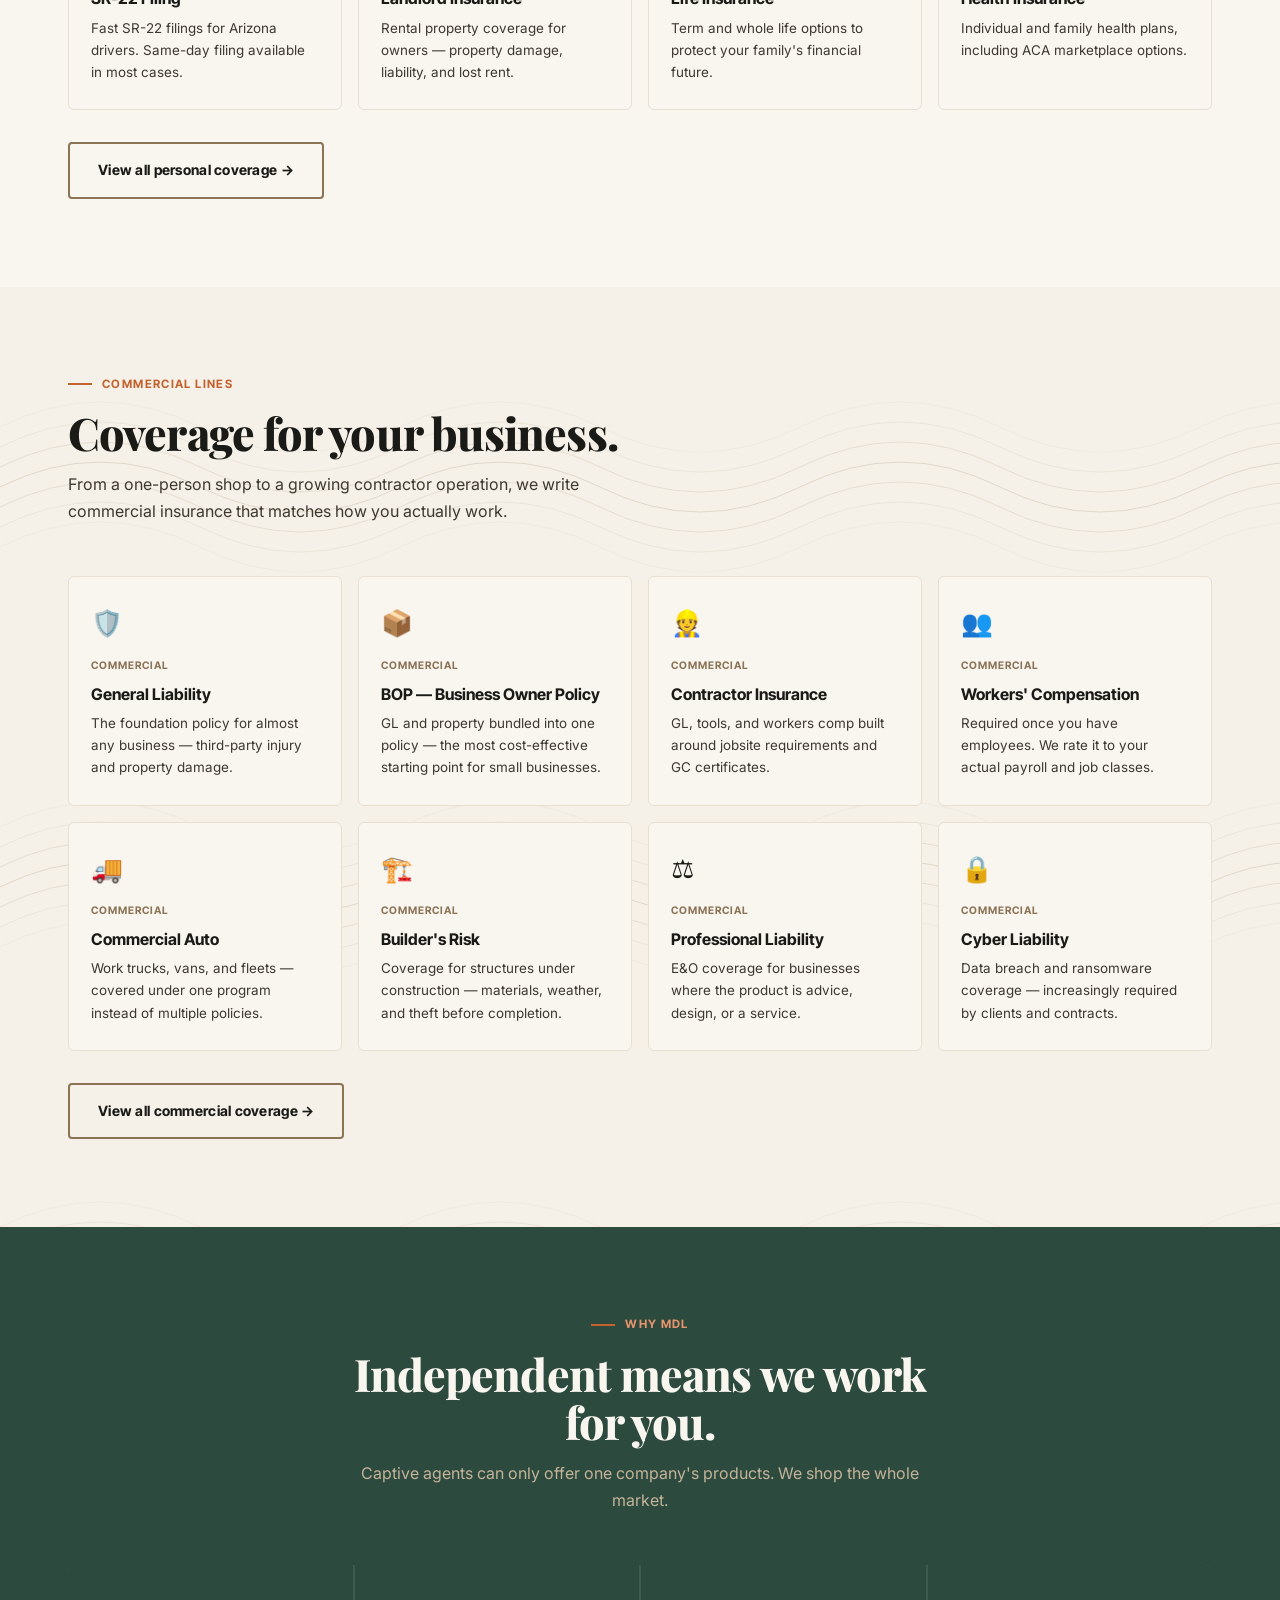
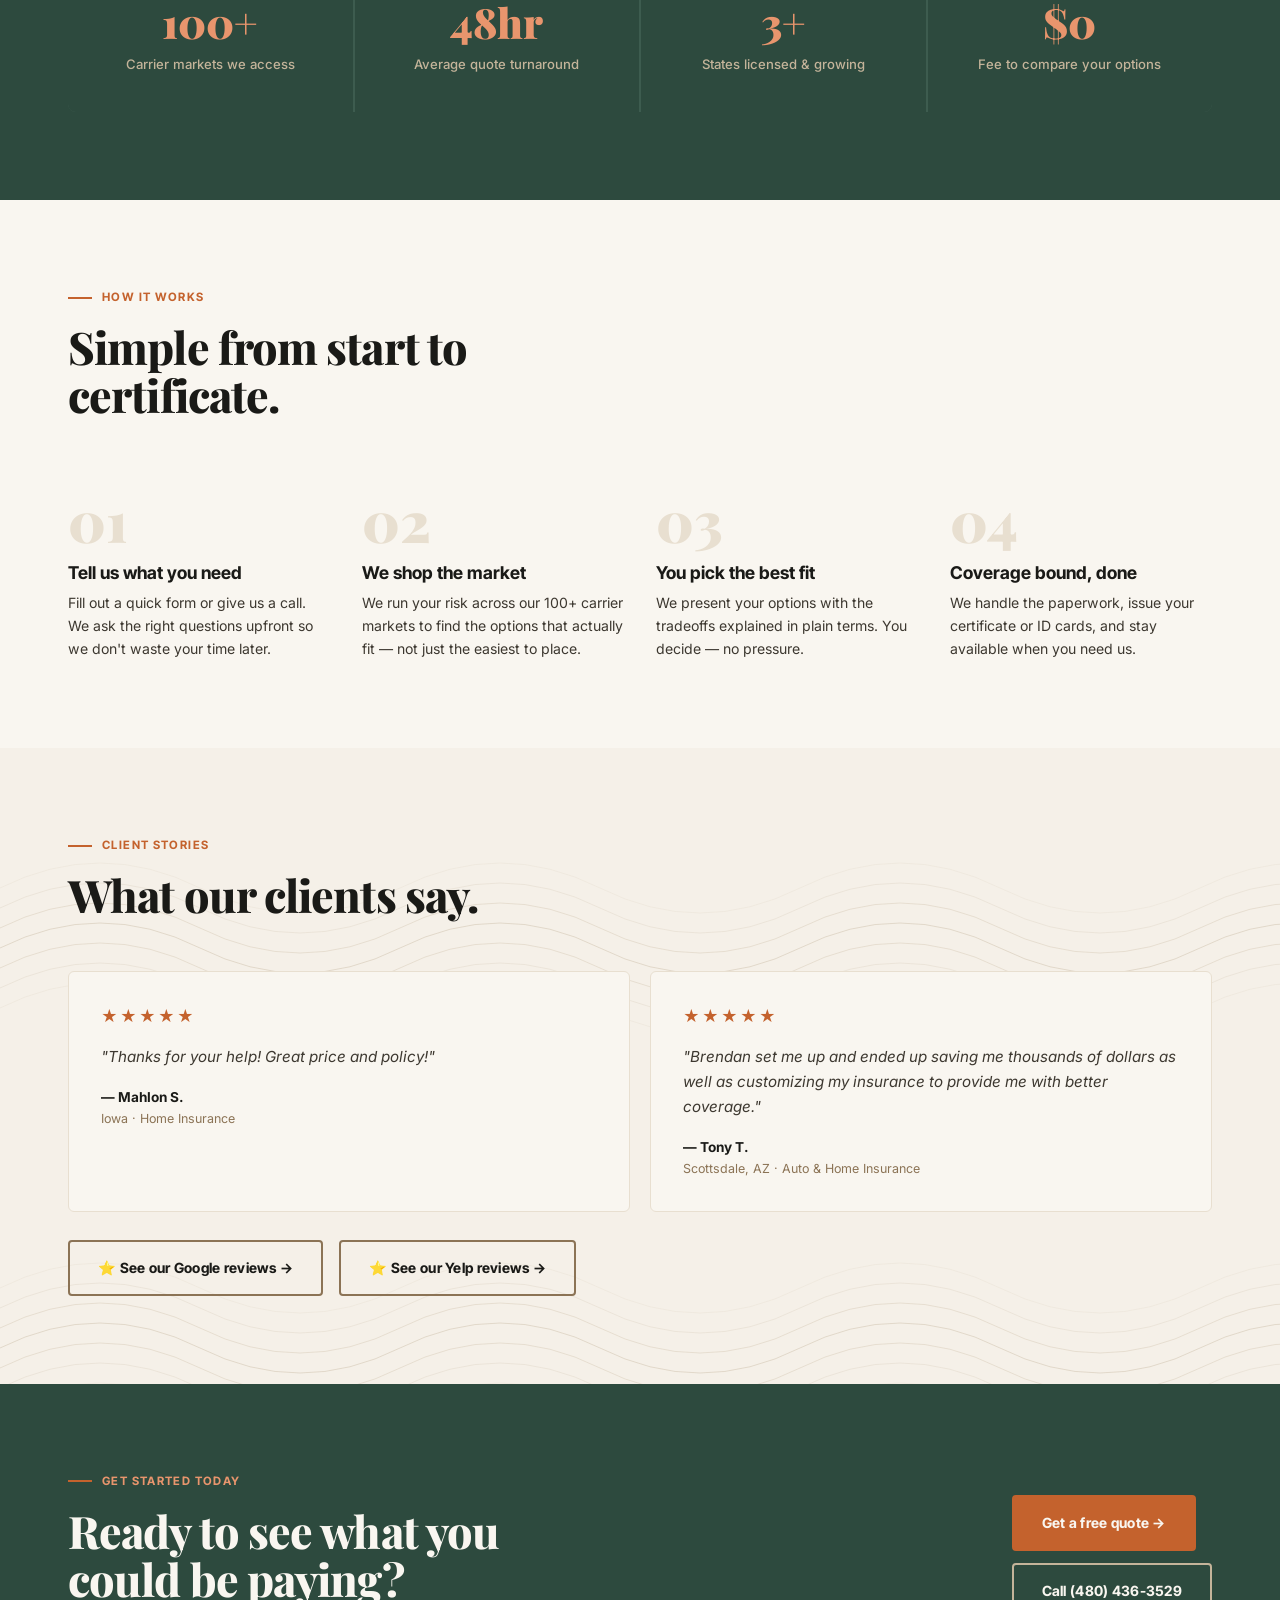
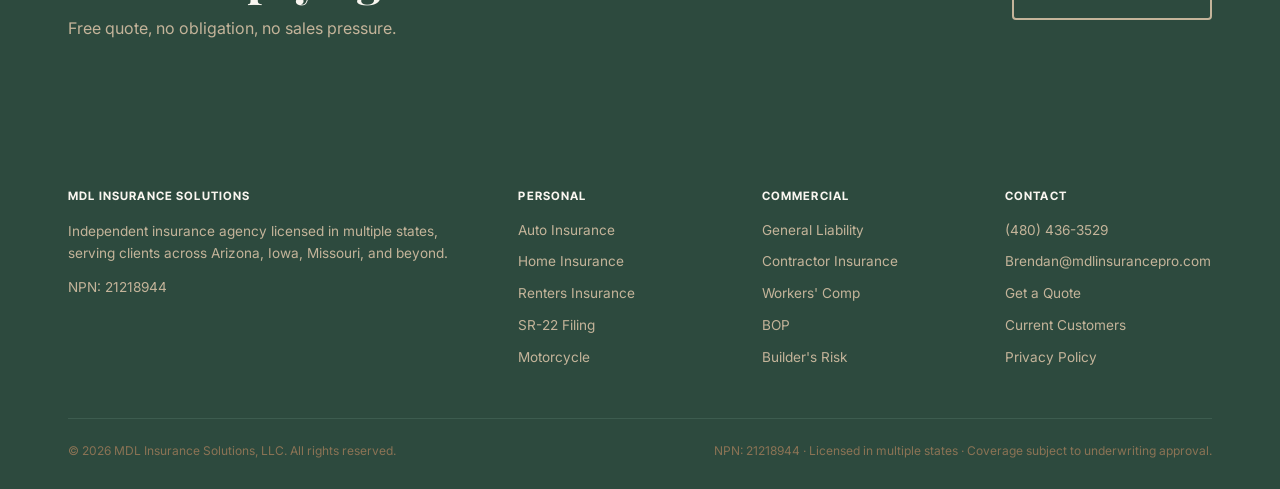
==== commit 6f74a793: "Update index.html" ====
--- a/index.html
+++ b/index.html
@@ -1,6 +1,14 @@
 <!DOCTYPE html>
 <html lang="en">
 <head>
+<!-- Google tag (gtag.js) -->
+<script async src="https://www.googletagmanager.com/gtag/js?id=AW-17668121322"></script>
+<script>
+  window.dataLayer = window.dataLayer || [];
+  function gtag(){dataLayer.push(arguments);}
+  gtag('js', new Date());
+  gtag('config', 'AW-17668121322');
+</script>
 <meta charset="UTF-8">
 <meta name="viewport" content="width=device-width, initial-scale=1.0">
 <title>MDL Insurance Solutions — Home, Auto &amp; Business Insurance | AZ, IA &amp; MO</title>
@@ -317,12 +325,16 @@
         <div class="testimonial-author">— Mahlon S.</div>
         <div class="testimonial-location">Iowa · Home Insurance</div>
       </div>
-      <div class="testimonial" style="background:var(--sand); border:1px dashed var(--taupe-light); display:flex; align-items:center; justify-content:center; text-align:center; padding:40px;">
-        <div>
-          <p style="color:var(--taupe); font-size:0.9rem; font-style:normal;">More reviews coming soon.</p>
-          <a href="quote.html" style="color:var(--terracotta-dark); font-weight:700; font-size:0.88rem;">Be our next happy client →</a>
-        </div>
-      </div>
+      <div class="testimonial">
+        <div class="testimonial-stars">★★★★★</div>
+        <p>"Brendan set me up and ended up saving me thousands of dollars as well as customizing my insurance to provide me with better coverage."</p>
+        <div class="testimonial-author">— Tony T.</div>
+        <div class="testimonial-location">Scottsdale, AZ · Auto &amp; Home Insurance</div>
+      </div>
+    </div>
+    <div style="margin-top:28px; display:flex; gap:16px; flex-wrap:wrap;">
+      <a href="https://g.page/r/CdasyZzKWnYmEBM/review" target="_blank" rel="noopener" class="btn btn-ghost">⭐ See our Google reviews →</a>
+      <a href="https://www.yelp.com/biz/mdl-insurance-solutions-scottsdale" target="_blank" rel="noopener" class="btn btn-ghost">⭐ See our Yelp reviews →</a>
     </div>
   </div>
 </section>
@@ -398,7 +410,3 @@
 
 </body>
 </html>
-</script>
-
-</body>
-</html>
